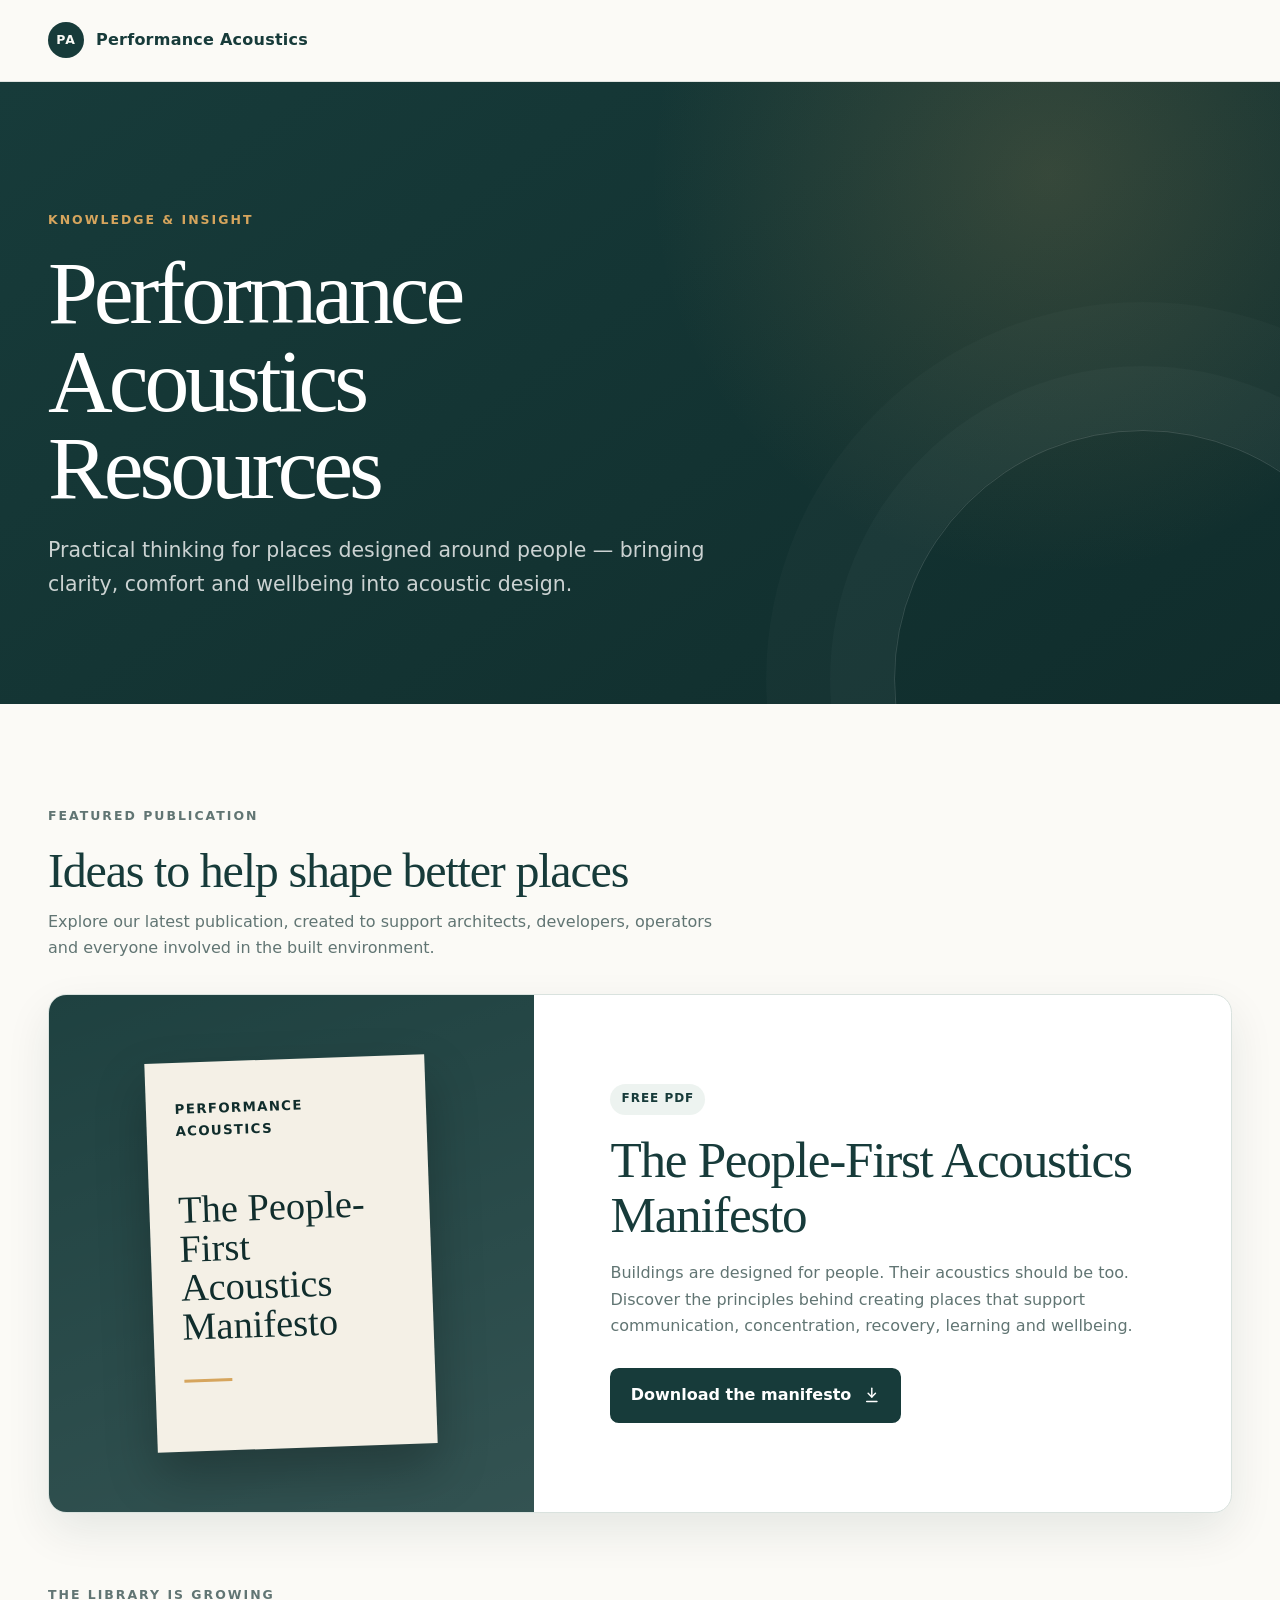
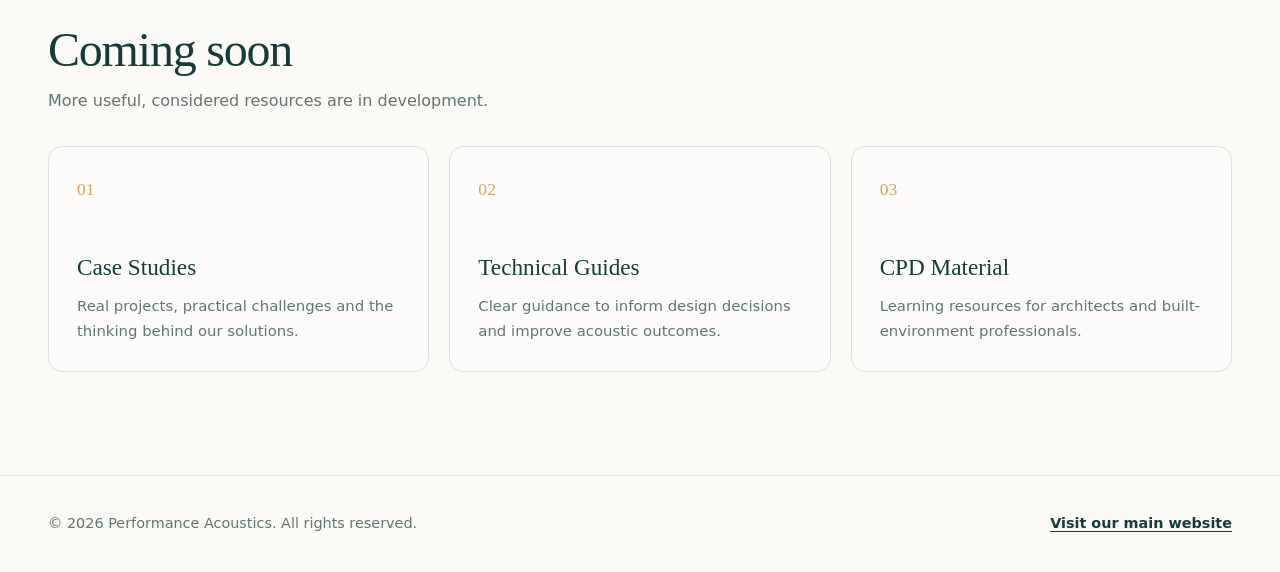
==== index.html @ 2540ad75 "Add files via upload" ====
<!doctype html>
<html lang="en-GB">
<head>
  <meta charset="utf-8">
  <meta name="viewport" content="width=device-width, initial-scale=1">
  <meta name="description" content="Resources from Performance Acoustics: practical thinking for places designed around people.">
  <meta name="theme-color" content="#173b3a">
  <title>Resources | Performance Acoustics</title>
  <style>
    :root {
      --ink: #173b3a;
      --ink-deep: #102d2c;
      --text: #263b3a;
      --muted: #617573;
      --paper: #fbfaf6;
      --surface: #ffffff;
      --soft: #edf3f0;
      --line: #d9e2de;
      --accent: #d6a55d;
      --shadow: 0 18px 45px rgba(16, 45, 44, 0.09);
      --radius: 1.15rem;
      --max-width: 74rem;
    }

    * { box-sizing: border-box; }

    html { scroll-behavior: smooth; }

    body {
      margin: 0;
      background: var(--paper);
      color: var(--text);
      font-family: Inter, ui-sans-serif, system-ui, -apple-system, BlinkMacSystemFont, "Segoe UI", sans-serif;
      font-size: 1rem;
      line-height: 1.65;
      -webkit-font-smoothing: antialiased;
    }

    a { color: inherit; }

    a:focus-visible {
      outline: 3px solid var(--accent);
      outline-offset: 4px;
      border-radius: 0.25rem;
    }

    .wrap {
      width: min(calc(100% - 2.5rem), var(--max-width));
      margin-inline: auto;
    }

    .site-header {
      padding: 1.4rem 0;
      border-bottom: 1px solid rgba(23, 59, 58, 0.12);
    }

    .brand {
      display: inline-flex;
      align-items: center;
      gap: 0.75rem;
      color: var(--ink);
      font-weight: 700;
      letter-spacing: 0.015em;
      text-decoration: none;
    }

    .brand-mark {
      display: grid;
      width: 2.25rem;
      height: 2.25rem;
      place-items: center;
      border-radius: 50%;
      background: var(--ink);
      color: var(--paper);
      font-size: 0.78rem;
      letter-spacing: 0.08em;
    }

    .hero {
      position: relative;
      overflow: hidden;
      padding: clamp(4.5rem, 10vw, 8.25rem) 0 clamp(4rem, 8vw, 6.75rem);
      background:
        radial-gradient(circle at 82% 15%, rgba(214, 165, 93, 0.18), transparent 25rem),
        linear-gradient(145deg, #173b3a, #102d2c);
      color: #fff;
    }

    .hero::after {
      content: "";
      position: absolute;
      right: -7rem;
      bottom: -14rem;
      width: 31rem;
      height: 31rem;
      border: 1px solid rgba(255, 255, 255, 0.14);
      border-radius: 50%;
      box-shadow: 0 0 0 4rem rgba(255, 255, 255, 0.025), 0 0 0 8rem rgba(255, 255, 255, 0.018);
      pointer-events: none;
    }

    .eyebrow {
      margin: 0 0 1.15rem;
      color: var(--accent);
      font-size: 0.78rem;
      font-weight: 750;
      letter-spacing: 0.16em;
      text-transform: uppercase;
    }

    h1, h2, h3, p { margin-top: 0; }

    h1 {
      max-width: 14ch;
      margin-bottom: 1.35rem;
      font-family: Georgia, "Times New Roman", serif;
      font-size: clamp(2.75rem, 7vw, 5.75rem);
      font-weight: 400;
      letter-spacing: -0.045em;
      line-height: 0.98;
    }

    .hero-copy {
      max-width: 42rem;
      margin-bottom: 0;
      color: rgba(255, 255, 255, 0.78);
      font-size: clamp(1.05rem, 2vw, 1.28rem);
    }

    main { padding: clamp(4rem, 8vw, 7rem) 0; }

    .section-heading {
      max-width: 42rem;
      margin-bottom: 2rem;
    }

    .section-heading h2 {
      margin-bottom: 0.7rem;
      color: var(--ink);
      font-family: Georgia, "Times New Roman", serif;
      font-size: clamp(2rem, 4vw, 3rem);
      font-weight: 400;
      letter-spacing: -0.025em;
      line-height: 1.1;
    }

    .section-heading p { color: var(--muted); }

    .featured {
      display: grid;
      grid-template-columns: minmax(0, 0.82fr) minmax(0, 1.18fr);
      overflow: hidden;
      margin-bottom: 4.5rem;
      border: 1px solid var(--line);
      border-radius: var(--radius);
      background: var(--surface);
      box-shadow: var(--shadow);
    }

    .featured-art {
      display: grid;
      min-height: 25rem;
      padding: clamp(2rem, 5vw, 4rem);
      place-items: center;
      background:
        linear-gradient(160deg, rgba(255,255,255,0.03), rgba(255,255,255,0.12)),
        var(--ink);
    }

    .document-cover {
      width: min(100%, 17.5rem);
      aspect-ratio: 0.72;
      padding: 2.25rem 1.8rem;
      background: #f4f0e6;
      color: var(--ink-deep);
      box-shadow: 0 24px 50px rgba(0, 0, 0, 0.25);
      transform: rotate(-2deg);
    }

    .document-cover small {
      display: block;
      margin-bottom: 3rem;
      font-weight: 750;
      letter-spacing: 0.1em;
      text-transform: uppercase;
    }

    .document-cover strong {
      display: block;
      font-family: Georgia, "Times New Roman", serif;
      font-size: clamp(1.85rem, 3vw, 2.65rem);
      font-weight: 400;
      line-height: 1.02;
    }

    .cover-line {
      width: 3rem;
      height: 0.22rem;
      margin-top: 2rem;
      background: var(--accent);
    }

    .featured-content {
      display: flex;
      flex-direction: column;
      align-items: flex-start;
      justify-content: center;
      padding: clamp(2.25rem, 6vw, 5.5rem);
    }

    .tag {
      display: inline-block;
      margin-bottom: 1.15rem;
      padding: 0.35rem 0.7rem;
      border-radius: 999px;
      background: var(--soft);
      color: var(--ink);
      font-size: 0.75rem;
      font-weight: 750;
      letter-spacing: 0.08em;
      text-transform: uppercase;
    }

    .featured h2 {
      margin-bottom: 1.1rem;
      color: var(--ink);
      font-family: Georgia, "Times New Roman", serif;
      font-size: clamp(2rem, 4vw, 3.35rem);
      font-weight: 400;
      letter-spacing: -0.025em;
      line-height: 1.07;
    }

    .featured p {
      max-width: 36rem;
      margin-bottom: 1.75rem;
      color: var(--muted);
    }

    .button {
      display: inline-flex;
      align-items: center;
      gap: 0.7rem;
      min-height: 3.15rem;
      padding: 0.78rem 1.15rem;
      border: 2px solid var(--ink);
      border-radius: 0.55rem;
      background: var(--ink);
      color: #fff;
      font-weight: 750;
      text-decoration: none;
      transition: background 160ms ease, color 160ms ease, transform 160ms ease;
    }

    .button:hover {
      background: transparent;
      color: var(--ink);
      transform: translateY(-2px);
    }

    .button svg { width: 1.1rem; height: 1.1rem; }

    .coming-grid {
      display: grid;
      grid-template-columns: repeat(3, 1fr);
      gap: 1.25rem;
    }

    .coming-card {
      min-height: 14rem;
      padding: 1.75rem;
      border: 1px solid var(--line);
      border-radius: 0.9rem;
      background: rgba(255, 255, 255, 0.58);
    }

    .coming-card .number {
      display: block;
      margin-bottom: 2.75rem;
      color: var(--accent);
      font-family: Georgia, "Times New Roman", serif;
      font-size: 1.1rem;
    }

    .coming-card h3 {
      margin-bottom: 0.5rem;
      color: var(--ink);
      font-family: Georgia, "Times New Roman", serif;
      font-size: 1.45rem;
      font-weight: 400;
    }

    .coming-card p {
      margin-bottom: 0;
      color: var(--muted);
      font-size: 0.93rem;
    }

    .site-footer {
      padding: 2.25rem 0;
      border-top: 1px solid var(--line);
      color: var(--muted);
      font-size: 0.9rem;
    }

    .footer-inner {
      display: flex;
      align-items: center;
      justify-content: space-between;
      gap: 1rem;
    }

    .footer-inner p { margin: 0; }

    .footer-inner a {
      color: var(--ink);
      font-weight: 700;
      text-underline-offset: 0.2em;
    }

    @media (max-width: 760px) {
      .wrap { width: min(calc(100% - 1.5rem), var(--max-width)); }
      .featured { grid-template-columns: 1fr; }
      .featured-art { min-height: 21rem; }
      .document-cover { width: min(70%, 14rem); }
      .coming-grid { grid-template-columns: 1fr; }
      .coming-card { min-height: auto; }
      .coming-card .number { margin-bottom: 1.75rem; }
      .footer-inner { align-items: flex-start; flex-direction: column; }
    }

    @media (prefers-reduced-motion: reduce) {
      *, *::before, *::after {
        scroll-behavior: auto !important;
        transition-duration: 0.01ms !important;
      }
    }
  </style>
</head>
<body>
  <header class="site-header">
    <div class="wrap">
      <a class="brand" href="https://performanceacoustics.com" aria-label="Performance Acoustics home">
        <span class="brand-mark" aria-hidden="true">PA</span>
        <span>Performance Acoustics</span>
      </a>
    </div>
  </header>

  <section class="hero" aria-labelledby="page-title">
    <div class="wrap">
      <p class="eyebrow">Knowledge &amp; insight</p>
      <h1 id="page-title">Performance Acoustics Resources</h1>
      <p class="hero-copy">Practical thinking for places designed around people — bringing clarity, comfort and wellbeing into acoustic design.</p>
    </div>
  </section>

  <main>
    <div class="wrap">
      <div class="section-heading">
        <p class="eyebrow">Featured publication</p>
        <h2>Ideas to help shape better places</h2>
        <p>Explore our latest publication, created to support architects, developers, operators and everyone involved in the built environment.</p>
      </div>

      <article class="featured">
        <div class="featured-art" aria-hidden="true">
          <div class="document-cover">
            <small>Performance Acoustics</small>
            <strong>The People-First Acoustics Manifesto</strong>
            <div class="cover-line"></div>
          </div>
        </div>
        <div class="featured-content">
          <span class="tag">Free PDF</span>
          <h2>The People-First Acoustics Manifesto</h2>
          <p>Buildings are designed for people. Their acoustics should be too. Discover the principles behind creating places that support communication, concentration, recovery, learning and wellbeing.</p>
          <a class="button" href="The-People-First-Acoustics-Manifesto.pdf" download>
            Download the manifesto
            <svg viewBox="0 0 24 24" fill="none" stroke="currentColor" stroke-width="2" stroke-linecap="round" stroke-linejoin="round" aria-hidden="true">
              <path d="M12 3v12"></path>
              <path d="m7 10 5 5 5-5"></path>
              <path d="M5 21h14"></path>
            </svg>
          </a>
        </div>
      </article>

      <section aria-labelledby="coming-title">
        <div class="section-heading">
          <p class="eyebrow">The library is growing</p>
          <h2 id="coming-title">Coming soon</h2>
          <p>More useful, considered resources are in development.</p>
        </div>

        <div class="coming-grid">
          <article class="coming-card">
            <span class="number" aria-hidden="true">01</span>
            <h3>Case Studies</h3>
            <p>Real projects, practical challenges and the thinking behind our solutions.</p>
          </article>
          <article class="coming-card">
            <span class="number" aria-hidden="true">02</span>
            <h3>Technical Guides</h3>
            <p>Clear guidance to inform design decisions and improve acoustic outcomes.</p>
          </article>
          <article class="coming-card">
            <span class="number" aria-hidden="true">03</span>
            <h3>CPD Material</h3>
            <p>Learning resources for architects and built-environment professionals.</p>
          </article>
        </div>
      </section>
    </div>
  </main>

  <footer class="site-footer">
    <div class="wrap footer-inner">
      <p>&copy; <span id="year">2026</span> Performance Acoustics. All rights reserved.</p>
      <a href="https://performanceacoustics.com">Visit our main website</a>
    </div>
  </footer>

  <script>
    document.getElementById('year').textContent = new Date().getFullYear();
  </script>
</body>
</html>
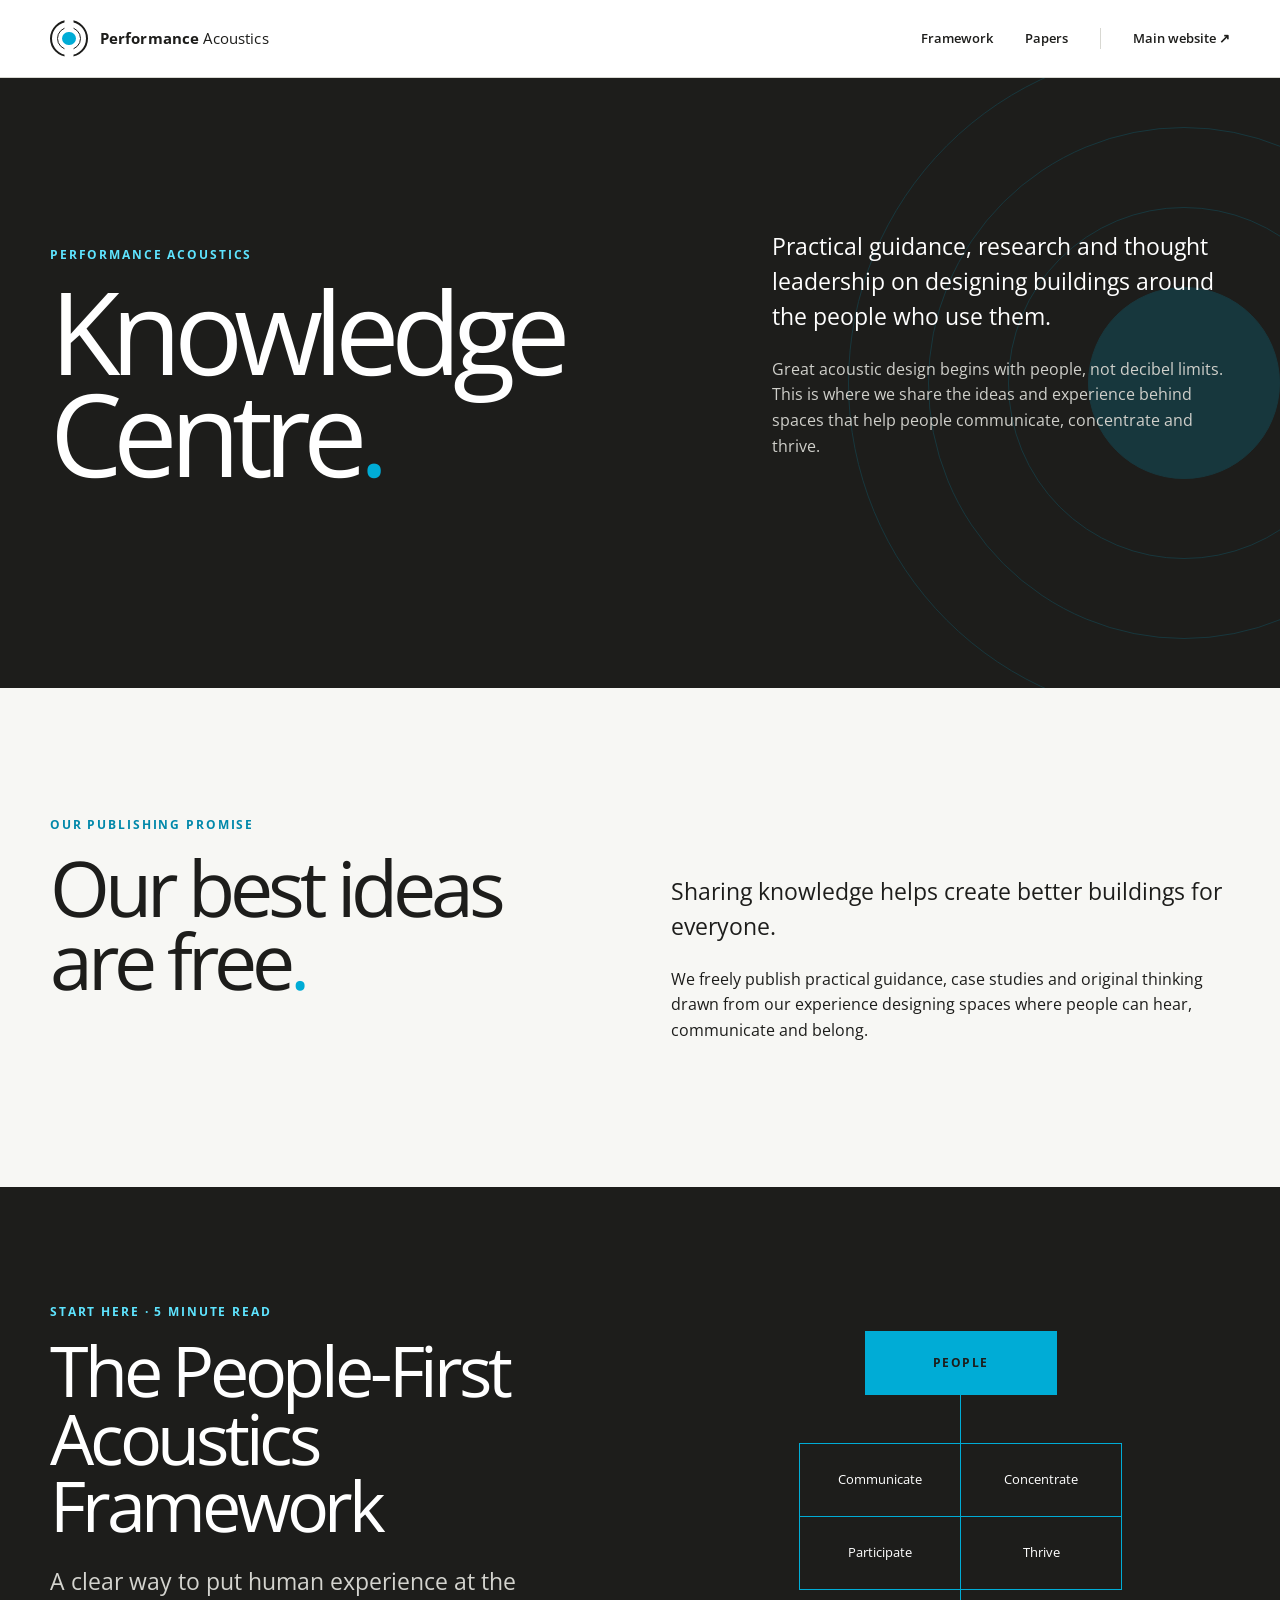
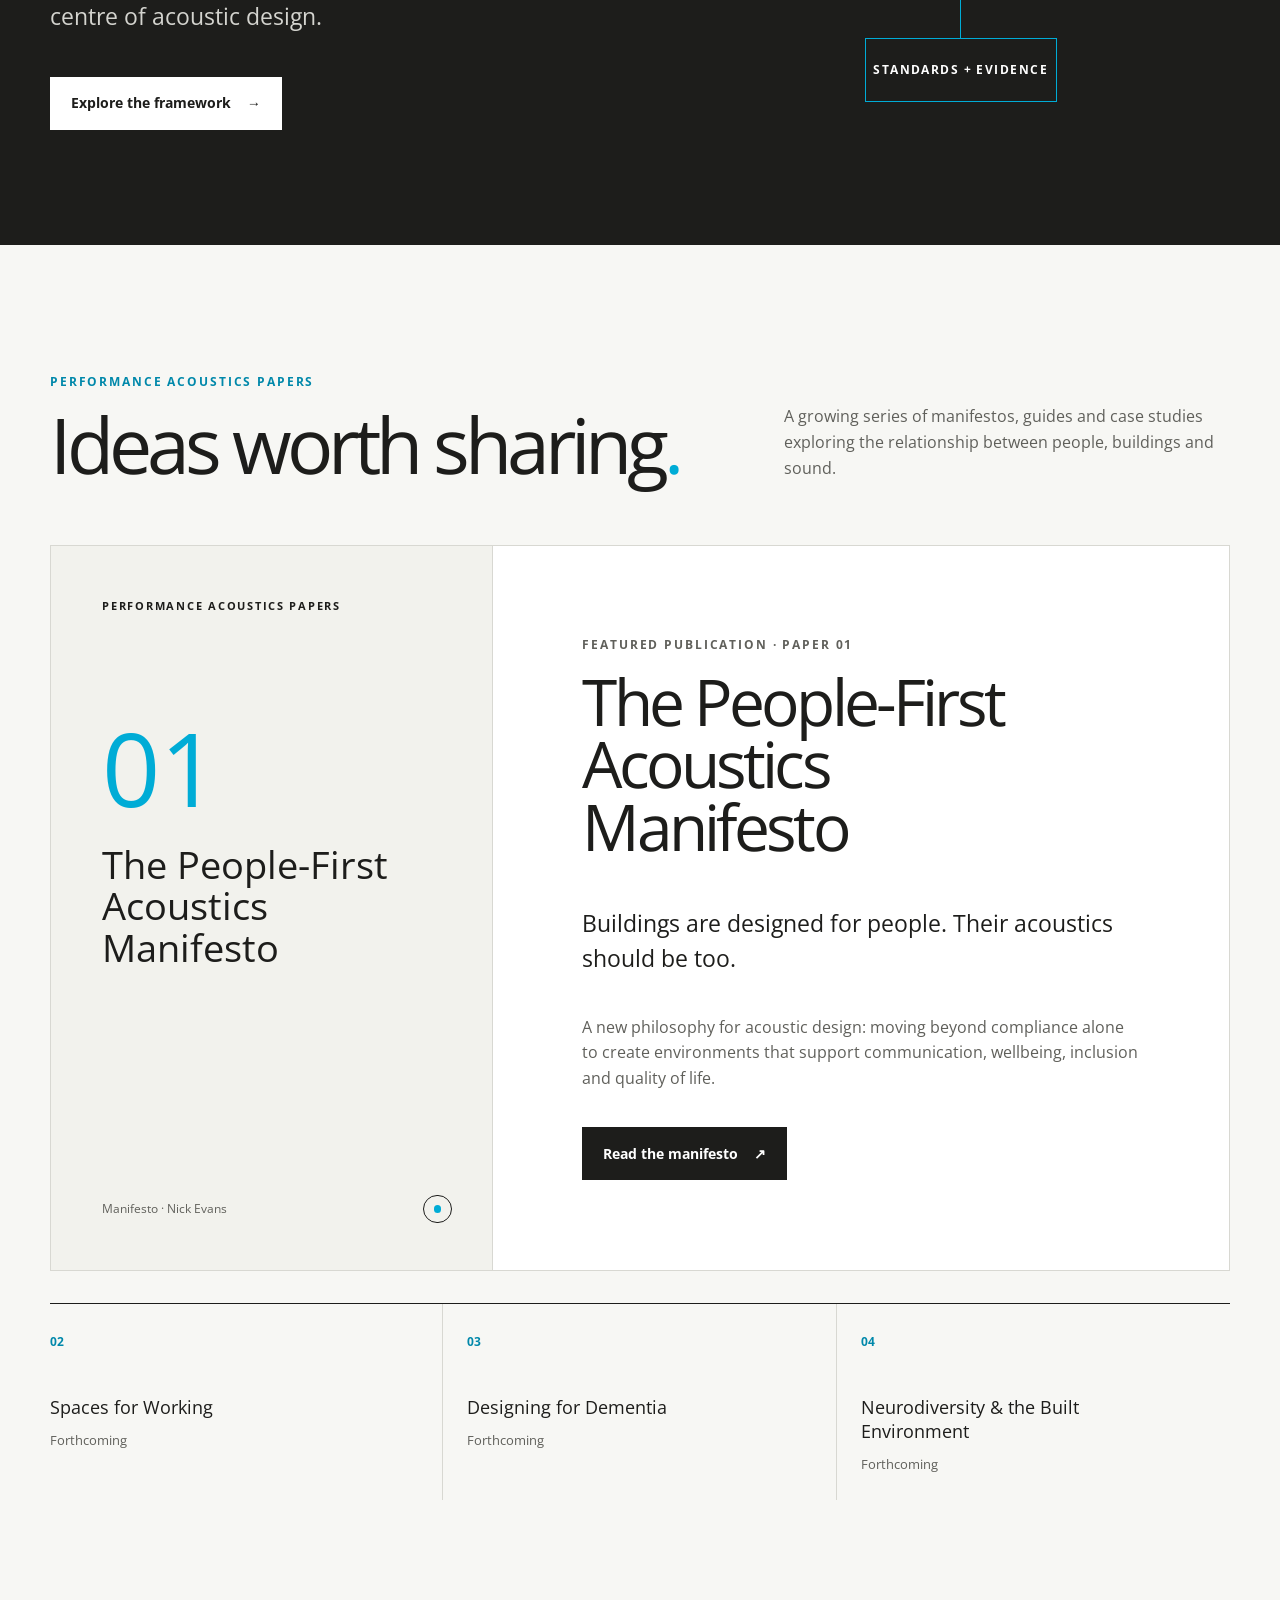
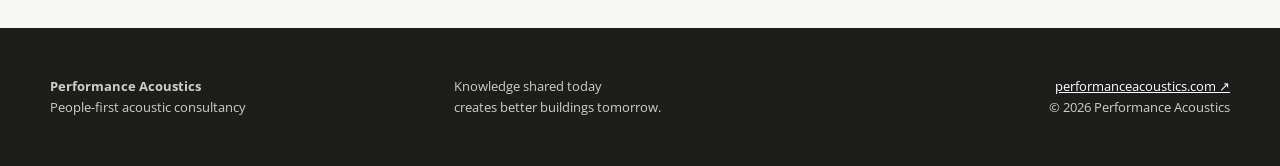
==== commit 3fc7861c: "Publish branded Knowledge Centre" ====
--- a/index.html
+++ b/index.html
@@ -3,426 +3,113 @@
 <head>
   <meta charset="utf-8">
   <meta name="viewport" content="width=device-width, initial-scale=1">
-  <meta name="description" content="Resources from Performance Acoustics: practical thinking for places designed around people.">
-  <meta name="theme-color" content="#173b3a">
-  <title>Resources | Performance Acoustics</title>
-  <style>
-    :root {
-      --ink: #173b3a;
-      --ink-deep: #102d2c;
-      --text: #263b3a;
-      --muted: #617573;
-      --paper: #fbfaf6;
-      --surface: #ffffff;
-      --soft: #edf3f0;
-      --line: #d9e2de;
-      --accent: #d6a55d;
-      --shadow: 0 18px 45px rgba(16, 45, 44, 0.09);
-      --radius: 1.15rem;
-      --max-width: 74rem;
-    }
-
-    * { box-sizing: border-box; }
-
-    html { scroll-behavior: smooth; }
-
-    body {
-      margin: 0;
-      background: var(--paper);
-      color: var(--text);
-      font-family: Inter, ui-sans-serif, system-ui, -apple-system, BlinkMacSystemFont, "Segoe UI", sans-serif;
-      font-size: 1rem;
-      line-height: 1.65;
-      -webkit-font-smoothing: antialiased;
-    }
-
-    a { color: inherit; }
-
-    a:focus-visible {
-      outline: 3px solid var(--accent);
-      outline-offset: 4px;
-      border-radius: 0.25rem;
-    }
-
-    .wrap {
-      width: min(calc(100% - 2.5rem), var(--max-width));
-      margin-inline: auto;
-    }
-
-    .site-header {
-      padding: 1.4rem 0;
-      border-bottom: 1px solid rgba(23, 59, 58, 0.12);
-    }
-
-    .brand {
-      display: inline-flex;
-      align-items: center;
-      gap: 0.75rem;
-      color: var(--ink);
-      font-weight: 700;
-      letter-spacing: 0.015em;
-      text-decoration: none;
-    }
-
-    .brand-mark {
-      display: grid;
-      width: 2.25rem;
-      height: 2.25rem;
-      place-items: center;
-      border-radius: 50%;
-      background: var(--ink);
-      color: var(--paper);
-      font-size: 0.78rem;
-      letter-spacing: 0.08em;
-    }
-
-    .hero {
-      position: relative;
-      overflow: hidden;
-      padding: clamp(4.5rem, 10vw, 8.25rem) 0 clamp(4rem, 8vw, 6.75rem);
-      background:
-        radial-gradient(circle at 82% 15%, rgba(214, 165, 93, 0.18), transparent 25rem),
-        linear-gradient(145deg, #173b3a, #102d2c);
-      color: #fff;
-    }
-
-    .hero::after {
-      content: "";
-      position: absolute;
-      right: -7rem;
-      bottom: -14rem;
-      width: 31rem;
-      height: 31rem;
-      border: 1px solid rgba(255, 255, 255, 0.14);
-      border-radius: 50%;
-      box-shadow: 0 0 0 4rem rgba(255, 255, 255, 0.025), 0 0 0 8rem rgba(255, 255, 255, 0.018);
-      pointer-events: none;
-    }
-
-    .eyebrow {
-      margin: 0 0 1.15rem;
-      color: var(--accent);
-      font-size: 0.78rem;
-      font-weight: 750;
-      letter-spacing: 0.16em;
-      text-transform: uppercase;
-    }
-
-    h1, h2, h3, p { margin-top: 0; }
-
-    h1 {
-      max-width: 14ch;
-      margin-bottom: 1.35rem;
-      font-family: Georgia, "Times New Roman", serif;
-      font-size: clamp(2.75rem, 7vw, 5.75rem);
-      font-weight: 400;
-      letter-spacing: -0.045em;
-      line-height: 0.98;
-    }
-
-    .hero-copy {
-      max-width: 42rem;
-      margin-bottom: 0;
-      color: rgba(255, 255, 255, 0.78);
-      font-size: clamp(1.05rem, 2vw, 1.28rem);
-    }
-
-    main { padding: clamp(4rem, 8vw, 7rem) 0; }
-
-    .section-heading {
-      max-width: 42rem;
-      margin-bottom: 2rem;
-    }
-
-    .section-heading h2 {
-      margin-bottom: 0.7rem;
-      color: var(--ink);
-      font-family: Georgia, "Times New Roman", serif;
-      font-size: clamp(2rem, 4vw, 3rem);
-      font-weight: 400;
-      letter-spacing: -0.025em;
-      line-height: 1.1;
-    }
-
-    .section-heading p { color: var(--muted); }
-
-    .featured {
-      display: grid;
-      grid-template-columns: minmax(0, 0.82fr) minmax(0, 1.18fr);
-      overflow: hidden;
-      margin-bottom: 4.5rem;
-      border: 1px solid var(--line);
-      border-radius: var(--radius);
-      background: var(--surface);
-      box-shadow: var(--shadow);
-    }
-
-    .featured-art {
-      display: grid;
-      min-height: 25rem;
-      padding: clamp(2rem, 5vw, 4rem);
-      place-items: center;
-      background:
-        linear-gradient(160deg, rgba(255,255,255,0.03), rgba(255,255,255,0.12)),
-        var(--ink);
-    }
-
-    .document-cover {
-      width: min(100%, 17.5rem);
-      aspect-ratio: 0.72;
-      padding: 2.25rem 1.8rem;
-      background: #f4f0e6;
-      color: var(--ink-deep);
-      box-shadow: 0 24px 50px rgba(0, 0, 0, 0.25);
-      transform: rotate(-2deg);
-    }
-
-    .document-cover small {
-      display: block;
-      margin-bottom: 3rem;
-      font-weight: 750;
-      letter-spacing: 0.1em;
-      text-transform: uppercase;
-    }
-
-    .document-cover strong {
-      display: block;
-      font-family: Georgia, "Times New Roman", serif;
-      font-size: clamp(1.85rem, 3vw, 2.65rem);
-      font-weight: 400;
-      line-height: 1.02;
-    }
-
-    .cover-line {
-      width: 3rem;
-      height: 0.22rem;
-      margin-top: 2rem;
-      background: var(--accent);
-    }
-
-    .featured-content {
-      display: flex;
-      flex-direction: column;
-      align-items: flex-start;
-      justify-content: center;
-      padding: clamp(2.25rem, 6vw, 5.5rem);
-    }
-
-    .tag {
-      display: inline-block;
-      margin-bottom: 1.15rem;
-      padding: 0.35rem 0.7rem;
-      border-radius: 999px;
-      background: var(--soft);
-      color: var(--ink);
-      font-size: 0.75rem;
-      font-weight: 750;
-      letter-spacing: 0.08em;
-      text-transform: uppercase;
-    }
-
-    .featured h2 {
-      margin-bottom: 1.1rem;
-      color: var(--ink);
-      font-family: Georgia, "Times New Roman", serif;
-      font-size: clamp(2rem, 4vw, 3.35rem);
-      font-weight: 400;
-      letter-spacing: -0.025em;
-      line-height: 1.07;
-    }
-
-    .featured p {
-      max-width: 36rem;
-      margin-bottom: 1.75rem;
-      color: var(--muted);
-    }
-
-    .button {
-      display: inline-flex;
-      align-items: center;
-      gap: 0.7rem;
-      min-height: 3.15rem;
-      padding: 0.78rem 1.15rem;
-      border: 2px solid var(--ink);
-      border-radius: 0.55rem;
-      background: var(--ink);
-      color: #fff;
-      font-weight: 750;
-      text-decoration: none;
-      transition: background 160ms ease, color 160ms ease, transform 160ms ease;
-    }
-
-    .button:hover {
-      background: transparent;
-      color: var(--ink);
-      transform: translateY(-2px);
-    }
-
-    .button svg { width: 1.1rem; height: 1.1rem; }
-
-    .coming-grid {
-      display: grid;
-      grid-template-columns: repeat(3, 1fr);
-      gap: 1.25rem;
-    }
-
-    .coming-card {
-      min-height: 14rem;
-      padding: 1.75rem;
-      border: 1px solid var(--line);
-      border-radius: 0.9rem;
-      background: rgba(255, 255, 255, 0.58);
-    }
-
-    .coming-card .number {
-      display: block;
-      margin-bottom: 2.75rem;
-      color: var(--accent);
-      font-family: Georgia, "Times New Roman", serif;
-      font-size: 1.1rem;
-    }
-
-    .coming-card h3 {
-      margin-bottom: 0.5rem;
-      color: var(--ink);
-      font-family: Georgia, "Times New Roman", serif;
-      font-size: 1.45rem;
-      font-weight: 400;
-    }
-
-    .coming-card p {
-      margin-bottom: 0;
-      color: var(--muted);
-      font-size: 0.93rem;
-    }
-
-    .site-footer {
-      padding: 2.25rem 0;
-      border-top: 1px solid var(--line);
-      color: var(--muted);
-      font-size: 0.9rem;
-    }
-
-    .footer-inner {
-      display: flex;
-      align-items: center;
-      justify-content: space-between;
-      gap: 1rem;
-    }
-
-    .footer-inner p { margin: 0; }
-
-    .footer-inner a {
-      color: var(--ink);
-      font-weight: 700;
-      text-underline-offset: 0.2em;
-    }
-
-    @media (max-width: 760px) {
-      .wrap { width: min(calc(100% - 1.5rem), var(--max-width)); }
-      .featured { grid-template-columns: 1fr; }
-      .featured-art { min-height: 21rem; }
-      .document-cover { width: min(70%, 14rem); }
-      .coming-grid { grid-template-columns: 1fr; }
-      .coming-card { min-height: auto; }
-      .coming-card .number { margin-bottom: 1.75rem; }
-      .footer-inner { align-items: flex-start; flex-direction: column; }
-    }
-
-    @media (prefers-reduced-motion: reduce) {
-      *, *::before, *::after {
-        scroll-behavior: auto !important;
-        transition-duration: 0.01ms !important;
-      }
-    }
-  </style>
+  <meta name="description" content="The Performance Acoustics Knowledge Centre: people-first acoustic thinking, publications and practical guidance.">
+  <meta name="theme-color" content="#1d1d1b">
+  <title>Knowledge Centre | Performance Acoustics</title>
+  <link rel="preconnect" href="https://fonts.googleapis.com">
+  <link rel="preconnect" href="https://fonts.gstatic.com" crossorigin>
+  <link href="https://fonts.googleapis.com/css2?family=Open+Sans:wght@400;500;600;700&display=swap" rel="stylesheet">
+  <link rel="stylesheet" href="styles.css">
 </head>
 <body>
+  <a class="skip-link" href="#main">Skip to content</a>
   <header class="site-header">
-    <div class="wrap">
-      <a class="brand" href="https://performanceacoustics.com" aria-label="Performance Acoustics home">
-        <span class="brand-mark" aria-hidden="true">PA</span>
-        <span>Performance Acoustics</span>
-      </a>
-    </div>
+    <a class="brand" href="/" aria-label="Performance Acoustics Knowledge Centre home">
+      <span class="brand-symbol" aria-hidden="true"><i></i></span>
+      <span><strong>Performance</strong> Acoustics</span>
+    </a>
+    <nav aria-label="Primary navigation">
+      <a href="framework/">Framework</a>
+      <a href="#papers">Papers</a>
+      <a class="external-link" href="https://performanceacoustics.com">Main website <span aria-hidden="true">↗</span></a>
+    </nav>
   </header>
 
-  <section class="hero" aria-labelledby="page-title">
-    <div class="wrap">
-      <p class="eyebrow">Knowledge &amp; insight</p>
-      <h1 id="page-title">Performance Acoustics Resources</h1>
-      <p class="hero-copy">Practical thinking for places designed around people — bringing clarity, comfort and wellbeing into acoustic design.</p>
-    </div>
-  </section>
+  <main id="main">
+    <section class="home-hero">
+      <div class="hero-grid">
+        <div>
+          <p class="kicker">Performance Acoustics</p>
+          <h1>Knowledge<br>Centre<span class="accent-dot">.</span></h1>
+        </div>
+        <div class="hero-intro">
+          <p class="lead">Practical guidance, research and thought leadership on designing buildings around the people who use them.</p>
+          <p>Great acoustic design begins with people, not decibel limits. This is where we share the ideas and experience behind spaces that help people communicate, concentrate and thrive.</p>
+        </div>
+      </div>
+      <div class="sound-rings" aria-hidden="true"><i></i><i></i><i></i><i></i></div>
+    </section>
 
-  <main>
-    <div class="wrap">
-      <div class="section-heading">
-        <p class="eyebrow">Featured publication</p>
-        <h2>Ideas to help shape better places</h2>
-        <p>Explore our latest publication, created to support architects, developers, operators and everyone involved in the built environment.</p>
+    <section class="statement-section wrap">
+      <p class="section-label">Our publishing promise</p>
+      <div class="statement-grid">
+        <h2>Our best ideas<br>are free<span class="accent-dot">.</span></h2>
+        <div>
+          <p class="lead">Sharing knowledge helps create better buildings for everyone.</p>
+          <p>We freely publish practical guidance, case studies and original thinking drawn from our experience designing spaces where people can hear, communicate and belong.</p>
+        </div>
+      </div>
+    </section>
+
+    <section class="framework-promo section-dark" aria-labelledby="start-title">
+      <div class="wrap framework-promo-grid">
+        <div>
+          <p class="section-label section-label-light">Start here · 5 minute read</p>
+          <h2 id="start-title">The People-First<br>Acoustics Framework</h2>
+          <p class="lead">A clear way to put human experience at the centre of acoustic design.</p>
+          <a class="button button-light" href="framework/">Explore the framework <span aria-hidden="true">→</span></a>
+        </div>
+        <div class="mini-framework" aria-hidden="true">
+          <span class="mini-person">People</span>
+          <div class="mini-line"></div>
+          <div class="mini-outcomes"><span>Communicate</span><span>Concentrate</span><span>Participate</span><span>Thrive</span></div>
+          <div class="mini-line"></div>
+          <span class="mini-evidence">Standards + evidence</span>
+        </div>
+      </div>
+    </section>
+
+    <section class="papers-section wrap" id="papers" aria-labelledby="papers-title">
+      <div class="section-heading-row">
+        <div>
+          <p class="section-label">Performance Acoustics Papers</p>
+          <h2 id="papers-title">Ideas worth sharing<span class="accent-dot">.</span></h2>
+        </div>
+        <p>A growing series of manifestos, guides and case studies exploring the relationship between people, buildings and sound.</p>
       </div>
 
-      <article class="featured">
-        <div class="featured-art" aria-hidden="true">
-          <div class="document-cover">
-            <small>Performance Acoustics</small>
-            <strong>The People-First Acoustics Manifesto</strong>
-            <div class="cover-line"></div>
-          </div>
+      <article class="paper-card">
+        <div class="paper-cover" aria-hidden="true">
+          <div class="paper-series">Performance Acoustics Papers</div>
+          <div class="paper-number">01</div>
+          <div class="paper-cover-title">The People-First<br>Acoustics Manifesto</div>
+          <div class="paper-cover-meta">Manifesto · Nick Evans</div>
+          <div class="publisher-mark"><i></i></div>
         </div>
-        <div class="featured-content">
-          <span class="tag">Free PDF</span>
-          <h2>The People-First Acoustics Manifesto</h2>
-          <p>Buildings are designed for people. Their acoustics should be too. Discover the principles behind creating places that support communication, concentration, recovery, learning and wellbeing.</p>
-          <a class="button" href="The-People-First-Acoustics-Manifesto.pdf" download>
-            Download the manifesto
-            <svg viewBox="0 0 24 24" fill="none" stroke="currentColor" stroke-width="2" stroke-linecap="round" stroke-linejoin="round" aria-hidden="true">
-              <path d="M12 3v12"></path>
-              <path d="m7 10 5 5 5-5"></path>
-              <path d="M5 21h14"></path>
-            </svg>
-          </a>
+        <div class="paper-copy">
+          <p class="section-label">Featured publication · Paper 01</p>
+          <h3>The People-First Acoustics Manifesto</h3>
+          <p class="lead">Buildings are designed for people. Their acoustics should be too.</p>
+          <p>A new philosophy for acoustic design: moving beyond compliance alone to create environments that support communication, wellbeing, inclusion and quality of life.</p>
+          <a class="button" href="The-People-First-Acoustics-Manifesto.pdf">Read the manifesto <span aria-hidden="true">↗</span></a>
         </div>
       </article>
 
-      <section aria-labelledby="coming-title">
-        <div class="section-heading">
-          <p class="eyebrow">The library is growing</p>
-          <h2 id="coming-title">Coming soon</h2>
-          <p>More useful, considered resources are in development.</p>
-        </div>
-
-        <div class="coming-grid">
-          <article class="coming-card">
-            <span class="number" aria-hidden="true">01</span>
-            <h3>Case Studies</h3>
-            <p>Real projects, practical challenges and the thinking behind our solutions.</p>
-          </article>
-          <article class="coming-card">
-            <span class="number" aria-hidden="true">02</span>
-            <h3>Technical Guides</h3>
-            <p>Clear guidance to inform design decisions and improve acoustic outcomes.</p>
-          </article>
-          <article class="coming-card">
-            <span class="number" aria-hidden="true">03</span>
-            <h3>CPD Material</h3>
-            <p>Learning resources for architects and built-environment professionals.</p>
-          </article>
-        </div>
-      </section>
-    </div>
+      <div class="coming-row" aria-label="Forthcoming papers">
+        <article><span>02</span><p>Spaces for Working</p><small>Forthcoming</small></article>
+        <article><span>03</span><p>Designing for Dementia</p><small>Forthcoming</small></article>
+        <article><span>04</span><p>Neurodiversity &amp; the Built Environment</p><small>Forthcoming</small></article>
+      </div>
+    </section>
   </main>
 
   <footer class="site-footer">
-    <div class="wrap footer-inner">
-      <p>&copy; <span id="year">2026</span> Performance Acoustics. All rights reserved.</p>
-      <a href="https://performanceacoustics.com">Visit our main website</a>
+    <div class="wrap footer-grid">
+      <p><strong>Performance Acoustics</strong><br>People-first acoustic consultancy</p>
+      <p>Knowledge shared today<br>creates better buildings tomorrow.</p>
+      <p><a href="https://performanceacoustics.com">performanceacoustics.com ↗</a><br>© <span id="year">2026</span> Performance Acoustics</p>
     </div>
   </footer>
-
-  <script>
-    document.getElementById('year').textContent = new Date().getFullYear();
-  </script>
+  <script>document.getElementById('year').textContent = new Date().getFullYear();</script>
 </body>
 </html>
--- a/styles.css
+++ b/styles.css
@@ -0,0 +1,164 @@
+:root {
+  --ink: #1d1d1b;
+  --cyan: #00acd6;
+  --cyan-dark: #0088aa;
+  --paper: #f7f7f4;
+  --white: #fff;
+  --muted: #60605b;
+  --line: #d8d8d2;
+  --soft-cyan: #e7f8fc;
+  --max: 1180px;
+}
+
+* { box-sizing: border-box; }
+html { scroll-behavior: smooth; }
+body { margin: 0; background: var(--paper); color: var(--ink); font-family: "Open Sans", Arial, sans-serif; line-height: 1.6; -webkit-font-smoothing: antialiased; }
+a { color: inherit; }
+a:focus-visible { outline: 3px solid var(--cyan); outline-offset: 4px; }
+.skip-link { position: fixed; z-index: 20; top: .75rem; left: .75rem; padding: .65rem 1rem; background: var(--white); transform: translateY(-200%); }
+.skip-link:focus { transform: none; }
+.wrap { width: min(calc(100% - 3rem), var(--max)); margin-inline: auto; }
+.accent-dot { color: var(--cyan); }
+.kicker, .section-label { margin: 0 0 1rem; color: var(--cyan-dark); font-size: .73rem; font-weight: 700; letter-spacing: .16em; text-transform: uppercase; }
+.section-label-light { color: #5ee4ff; }
+.lead { font-size: clamp(1.15rem, 2vw, 1.45rem); line-height: 1.5; }
+
+.site-header { display: flex; align-items: center; justify-content: space-between; gap: 2rem; min-height: 78px; padding: 0 max(1.5rem, calc((100vw - var(--max)) / 2)); background: var(--white); border-bottom: 1px solid var(--line); }
+.brand { display: inline-flex; align-items: center; gap: .75rem; font-size: .95rem; letter-spacing: .01em; text-decoration: none; }
+.brand-symbol { position: relative; display: block; width: 2.35rem; height: 2.35rem; border: 2px solid var(--ink); border-radius: 50%; }
+.brand-symbol::before, .brand-symbol::after { content: ""; position: absolute; border: 1px solid var(--ink); border-radius: 50%; inset: 5px; }
+.brand-symbol::after { inset: 10px; background: var(--cyan); border: 0; }
+.brand-symbol i { position: absolute; left: 50%; top: -4px; bottom: -4px; width: 9px; background: var(--white); transform: translateX(-50%); }
+.site-header nav { display: flex; align-items: center; gap: 2rem; font-size: .84rem; font-weight: 600; }
+.site-header nav a { text-decoration: none; }
+.site-header nav a:hover { color: var(--cyan-dark); }
+.external-link { padding-left: 2rem; border-left: 1px solid var(--line); }
+
+.home-hero { position: relative; overflow: hidden; min-height: 610px; padding: clamp(5rem, 10vw, 9rem) max(1.5rem, calc((100vw - var(--max)) / 2)); background: var(--ink); color: var(--white); }
+.hero-grid { position: relative; z-index: 2; display: grid; grid-template-columns: 1.15fr .85fr; align-items: end; gap: clamp(3rem, 8vw, 9rem); }
+.home-hero .kicker { color: #5ee4ff; }
+.home-hero h1 { margin: 0; font-size: clamp(4rem, 9vw, 8.6rem); font-weight: 400; letter-spacing: -.075em; line-height: .88; }
+.hero-intro { max-width: 34rem; padding-bottom: .5rem; color: #cfcfca; }
+.hero-intro .lead { color: var(--white); }
+.sound-rings { position: absolute; right: -15rem; top: 50%; width: 42rem; height: 42rem; transform: translateY(-50%); opacity: .18; }
+.sound-rings i { position: absolute; inset: 0; border: 1px solid var(--cyan); border-radius: 50%; }
+.sound-rings i:nth-child(2) { inset: 5rem; }.sound-rings i:nth-child(3) { inset: 10rem; }.sound-rings i:nth-child(4) { inset: 15rem; background: var(--cyan); }
+
+.statement-section, .papers-section { padding-block: clamp(5rem, 10vw, 9rem); }
+.statement-grid { display: grid; grid-template-columns: .95fr 1.05fr; gap: clamp(3rem, 9vw, 10rem); align-items: start; }
+.statement-grid h2, .section-heading-row h2 { margin: 0; font-size: clamp(3rem, 6vw, 5.8rem); font-weight: 400; letter-spacing: -.065em; line-height: .96; }
+.statement-grid > div { max-width: 37rem; }
+
+.section-dark { background: var(--ink); color: var(--white); }
+.framework-promo { overflow: hidden; padding-block: clamp(5rem, 9vw, 8rem); }
+.framework-promo-grid { display: grid; grid-template-columns: 1fr 1fr; gap: clamp(3rem, 8vw, 8rem); align-items: center; }
+.framework-promo h2 { margin: 0 0 1.5rem; font-size: clamp(2.8rem, 5.5vw, 5.1rem); font-weight: 400; letter-spacing: -.06em; line-height: .96; }
+.framework-promo .lead { max-width: 34rem; color: #d4d4cf; }
+.button { display: inline-flex; align-items: center; gap: 1rem; margin-top: 1.25rem; padding: .9rem 1.25rem; border: 1px solid var(--ink); background: var(--ink); color: var(--white); font-size: .86rem; font-weight: 700; text-decoration: none; transition: .18s ease; }
+.button:hover { background: var(--cyan); border-color: var(--cyan); color: var(--ink); }
+.button-light { border-color: var(--white); background: var(--white); color: var(--ink); }
+.mini-framework { display: flex; flex-direction: column; align-items: center; min-height: 390px; justify-content: center; }
+.mini-person, .mini-evidence { display: grid; place-items: center; min-width: 12rem; min-height: 4rem; border: 1px solid var(--cyan); font-weight: 700; text-transform: uppercase; letter-spacing: .12em; font-size: .75rem; }
+.mini-person { background: var(--cyan); color: var(--ink); }
+.mini-line { width: 1px; height: 3rem; background: var(--cyan); }
+.mini-outcomes { display: grid; grid-template-columns: 1fr 1fr; gap: 1px; background: var(--cyan); border: 1px solid var(--cyan); }
+.mini-outcomes span { display: grid; min-width: 10rem; min-height: 4.5rem; place-items: center; padding: .5rem; background: var(--ink); font-size: .8rem; }
+
+.section-heading-row { display: grid; grid-template-columns: 1fr .65fr; align-items: end; gap: 3rem; margin-bottom: 4rem; }
+.section-heading-row > p { margin: 0; color: var(--muted); }
+.paper-card { display: grid; grid-template-columns: .75fr 1.25fr; min-height: 610px; background: var(--white); border: 1px solid var(--line); }
+.paper-cover { position: relative; display: flex; flex-direction: column; min-height: 100%; padding: clamp(2rem, 4vw, 3.5rem); background: #f2f2ed; border-right: 1px solid var(--line); }
+.paper-series { font-size: .68rem; font-weight: 700; letter-spacing: .16em; text-transform: uppercase; }
+.paper-number { margin-top: clamp(4rem, 8vw, 7rem); color: var(--cyan); font-size: clamp(4rem, 8vw, 7rem); font-weight: 400; line-height: 1; }
+.paper-cover-title { margin-top: 1.5rem; font-size: clamp(1.6rem, 3vw, 2.6rem); line-height: 1.08; }
+.paper-cover-meta { margin-top: auto; color: var(--muted); font-size: .75rem; }
+.publisher-mark { position: absolute; right: 2.5rem; bottom: 2.9rem; display: grid; width: 1.8rem; height: 1.8rem; place-items: center; border: 1px solid var(--ink); border-radius: 50%; }
+.publisher-mark i { width: .45rem; height: .45rem; background: var(--cyan); border-radius: 50%; }
+.paper-copy { display: flex; flex-direction: column; align-items: flex-start; justify-content: center; padding: clamp(2.5rem, 7vw, 7rem); }
+.paper-copy h3 { max-width: 12ch; margin: 0 0 1.5rem; font-size: clamp(2.4rem, 5vw, 4.8rem); font-weight: 400; letter-spacing: -.06em; line-height: .98; }
+.paper-copy p { max-width: 39rem; color: var(--muted); }
+.paper-copy .lead { color: var(--ink); }
+.coming-row { display: grid; grid-template-columns: repeat(3, 1fr); margin-top: 2rem; border-top: 1px solid var(--ink); }
+.coming-row article { min-height: 180px; padding: 1.5rem 1.5rem 1.5rem 0; border-right: 1px solid var(--line); }
+.coming-row article + article { padding-left: 1.5rem; }
+.coming-row article:last-child { border-right: 0; }
+.coming-row span { color: var(--cyan-dark); font-size: .78rem; font-weight: 700; }
+.coming-row p { max-width: 16rem; margin: 2.6rem 0 .5rem; font-size: 1.15rem; line-height: 1.3; }
+.coming-row small { color: var(--muted); }
+
+.site-footer { padding-block: 3rem; background: var(--ink); color: #cfcfca; font-size: .82rem; }
+.footer-grid { display: grid; grid-template-columns: 1fr 1fr 1fr; gap: 2rem; }
+.footer-grid p { margin: 0; }.footer-grid p:last-child { text-align: right; }.footer-grid a { color: var(--white); }
+
+/* Framework */
+.framework-page { background: var(--white); }
+.framework-hero { padding: clamp(4.5rem, 9vw, 8rem) 0 4.5rem; background: var(--ink); color: var(--white); }
+.breadcrumb { display: inline-block; margin-bottom: 4rem; color: #cfcfca; font-size: .8rem; text-underline-offset: .3em; }
+.framework-hero-grid { display: grid; grid-template-columns: 1.2fr .8fr; gap: 5rem; align-items: end; }
+.framework-hero h1 { max-width: 12ch; margin: 0; font-size: clamp(3.6rem, 8vw, 7.8rem); font-weight: 400; letter-spacing: -.075em; line-height: .91; }
+.framework-hero-copy { max-width: 31rem; color: #cfcfca; }
+.framework-hero-copy .lead { color: var(--white); }
+.belief-strip { padding-block: 3.25rem; background: var(--cyan); color: var(--ink); }
+.belief-strip .wrap { display: grid; grid-template-columns: .35fr 1fr; gap: 2rem; align-items: start; }
+.belief-strip p { margin: 0; }.belief-strip .lead { max-width: 54rem; font-size: clamp(1.4rem, 3vw, 2.25rem); line-height: 1.35; }
+.framework-main { padding-block: clamp(4.5rem, 9vw, 8rem); }
+.framework-section { margin-bottom: clamp(5rem, 10vw, 9rem); }
+.framework-section-heading { display: grid; grid-template-columns: .35fr 1fr; gap: 2rem; margin-bottom: 3rem; }
+.framework-section-heading h2 { max-width: 16ch; margin: 0; font-size: clamp(2.6rem, 5vw, 4.8rem); font-weight: 400; letter-spacing: -.06em; line-height: 1; }
+.framework-map { display: grid; justify-items: center; padding: clamp(2rem, 6vw, 5rem); border: 1px solid var(--line); background: var(--paper); }
+.map-node { display: grid; min-height: 4.5rem; place-items: center; padding: .75rem 1.5rem; border: 1px solid var(--ink); text-align: center; font-weight: 700; }
+.map-node.primary { min-width: 15rem; background: var(--ink); color: var(--white); }
+.map-node.evidence { min-width: 15rem; }
+.map-line { width: 1px; height: 3rem; background: var(--ink); }
+.map-outcomes { display: grid; grid-template-columns: repeat(4, 1fr); width: 100%; max-width: 820px; gap: 1rem; }
+.map-outcomes .map-node { border-color: var(--cyan-dark); background: var(--soft-cyan); }
+.principles-grid { display: grid; grid-template-columns: repeat(3, 1fr); border-top: 1px solid var(--ink); border-left: 1px solid var(--line); }
+.principle { min-height: 270px; padding: 2rem; border-right: 1px solid var(--line); border-bottom: 1px solid var(--line); }
+.principle-number { color: var(--cyan-dark); font-size: .75rem; font-weight: 700; }
+.principle h3 { margin: 3rem 0 .75rem; font-size: 1.4rem; font-weight: 600; }
+.principle p { margin: 0; color: var(--muted); }
+.process-list { display: grid; grid-template-columns: repeat(6, 1fr); border-top: 1px solid var(--ink); }
+.process-step { position: relative; min-height: 230px; padding: 1.5rem 1.25rem 1.5rem 0; border-right: 1px solid var(--line); }
+.process-step + .process-step { padding-left: 1.25rem; }
+.process-step:last-child { border-right: 0; }
+.process-step small { color: var(--cyan-dark); font-weight: 700; }
+.process-step p { margin: 4rem 0 0; font-weight: 600; line-height: 1.35; }
+.process-step:not(:last-child)::after { content: "→"; position: absolute; top: 1.25rem; right: 1rem; color: var(--cyan-dark); }
+.questions { counter-reset: question; display: grid; grid-template-columns: 1fr 1fr; gap: 1px; background: var(--line); border: 1px solid var(--line); }
+.question { counter-increment: question; display: grid; grid-template-columns: 4rem 1fr; gap: 1rem; min-height: 155px; padding: 2rem; background: var(--white); align-items: start; }
+.question::before { content: "0" counter(question); color: var(--cyan-dark); font-size: .8rem; font-weight: 700; }
+.question p { margin: 0; font-size: clamp(1.1rem, 2vw, 1.4rem); line-height: 1.4; }
+.question:last-child { grid-column: 1 / -1; }
+.closing-callout { display: grid; grid-template-columns: 1fr .4fr; gap: 4rem; padding: clamp(3rem, 7vw, 6rem); background: var(--ink); color: var(--white); align-items: end; }
+.closing-callout blockquote { margin: 0; font-size: clamp(2rem, 4vw, 4rem); line-height: 1.15; letter-spacing: -.04em; }
+.closing-callout .button { justify-self: end; }
+
+@media (max-width: 820px) {
+  .site-header { align-items: flex-start; flex-direction: column; padding-block: 1.2rem; }
+  .site-header nav { width: 100%; gap: 1.2rem; }.external-link { margin-left: auto; padding-left: 1.2rem; }
+  .hero-grid, .statement-grid, .framework-promo-grid, .section-heading-row, .paper-card, .framework-hero-grid, .belief-strip .wrap, .framework-section-heading, .closing-callout { grid-template-columns: 1fr; }
+  .home-hero { min-height: 560px; }.sound-rings { right: -26rem; }
+  .mini-framework { min-height: 330px; }
+  .paper-cover { min-height: 570px; border-right: 0; border-bottom: 1px solid var(--line); }
+  .principles-grid { grid-template-columns: 1fr 1fr; }
+  .process-list { grid-template-columns: 1fr 1fr; }
+  .process-step { border-bottom: 1px solid var(--line); }
+  .map-outcomes { grid-template-columns: 1fr 1fr; }
+  .closing-callout .button { justify-self: start; }
+}
+
+@media (max-width: 560px) {
+  .wrap { width: min(calc(100% - 2rem), var(--max)); }
+  .site-header nav { flex-wrap: wrap; }.external-link { width: 100%; margin-left: 0; padding: .75rem 0 0; border-left: 0; border-top: 1px solid var(--line); }
+  .home-hero h1 { font-size: 3.7rem; }
+  .coming-row, .footer-grid, .principles-grid, .process-list, .questions { grid-template-columns: 1fr; }
+  .coming-row article { min-height: auto; padding: 1.5rem 0; border-right: 0; border-bottom: 1px solid var(--line); }.coming-row article + article { padding-left: 0; }
+  .footer-grid p:last-child { text-align: left; }
+  .mini-outcomes { grid-template-columns: 1fr; }
+  .mini-outcomes span { min-width: 13rem; }
+  .map-outcomes { grid-template-columns: 1fr; }
+  .question:last-child { grid-column: auto; }
+}
+
+@media (prefers-reduced-motion: reduce) { html { scroll-behavior: auto; } *, *::before, *::after { transition: none !important; } }
+@media print { .site-header, .site-footer, .button, .breadcrumb { display: none; } .framework-hero, .belief-strip, .closing-callout { print-color-adjust: exact; -webkit-print-color-adjust: exact; } }
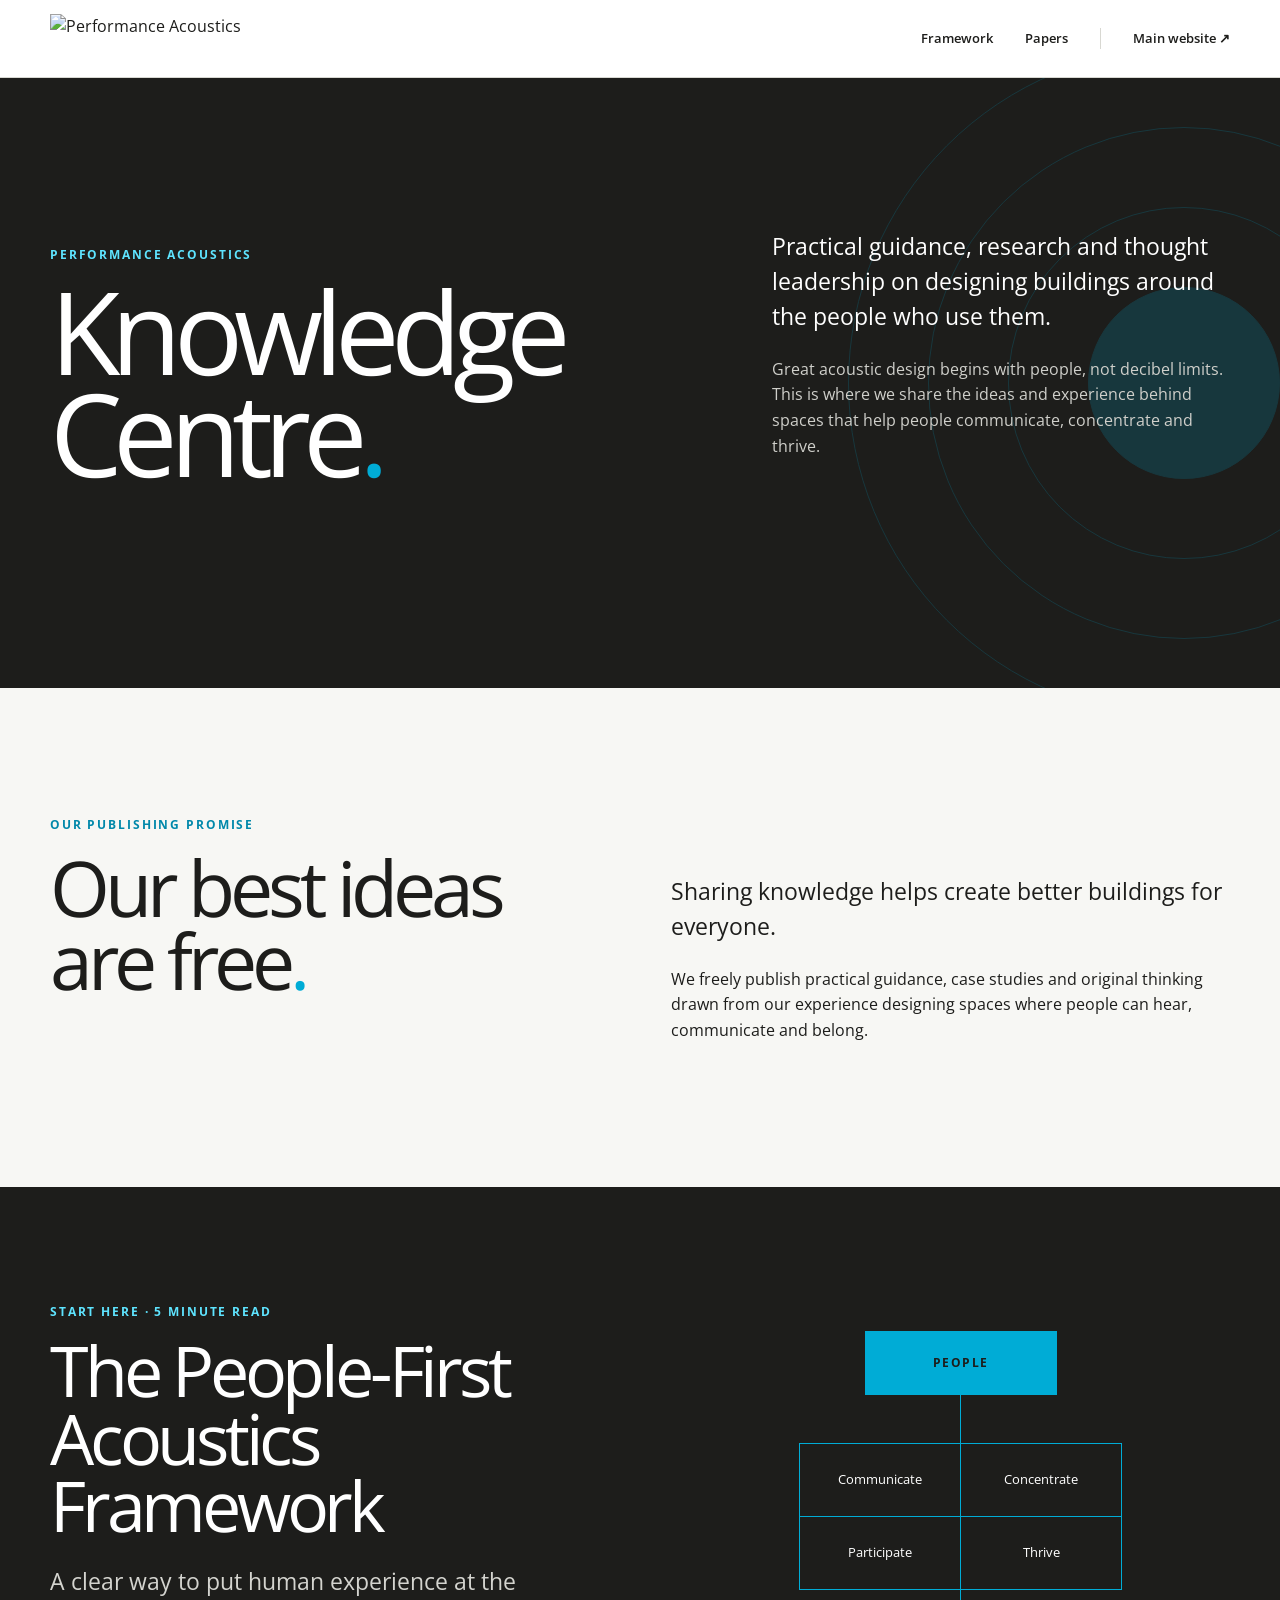
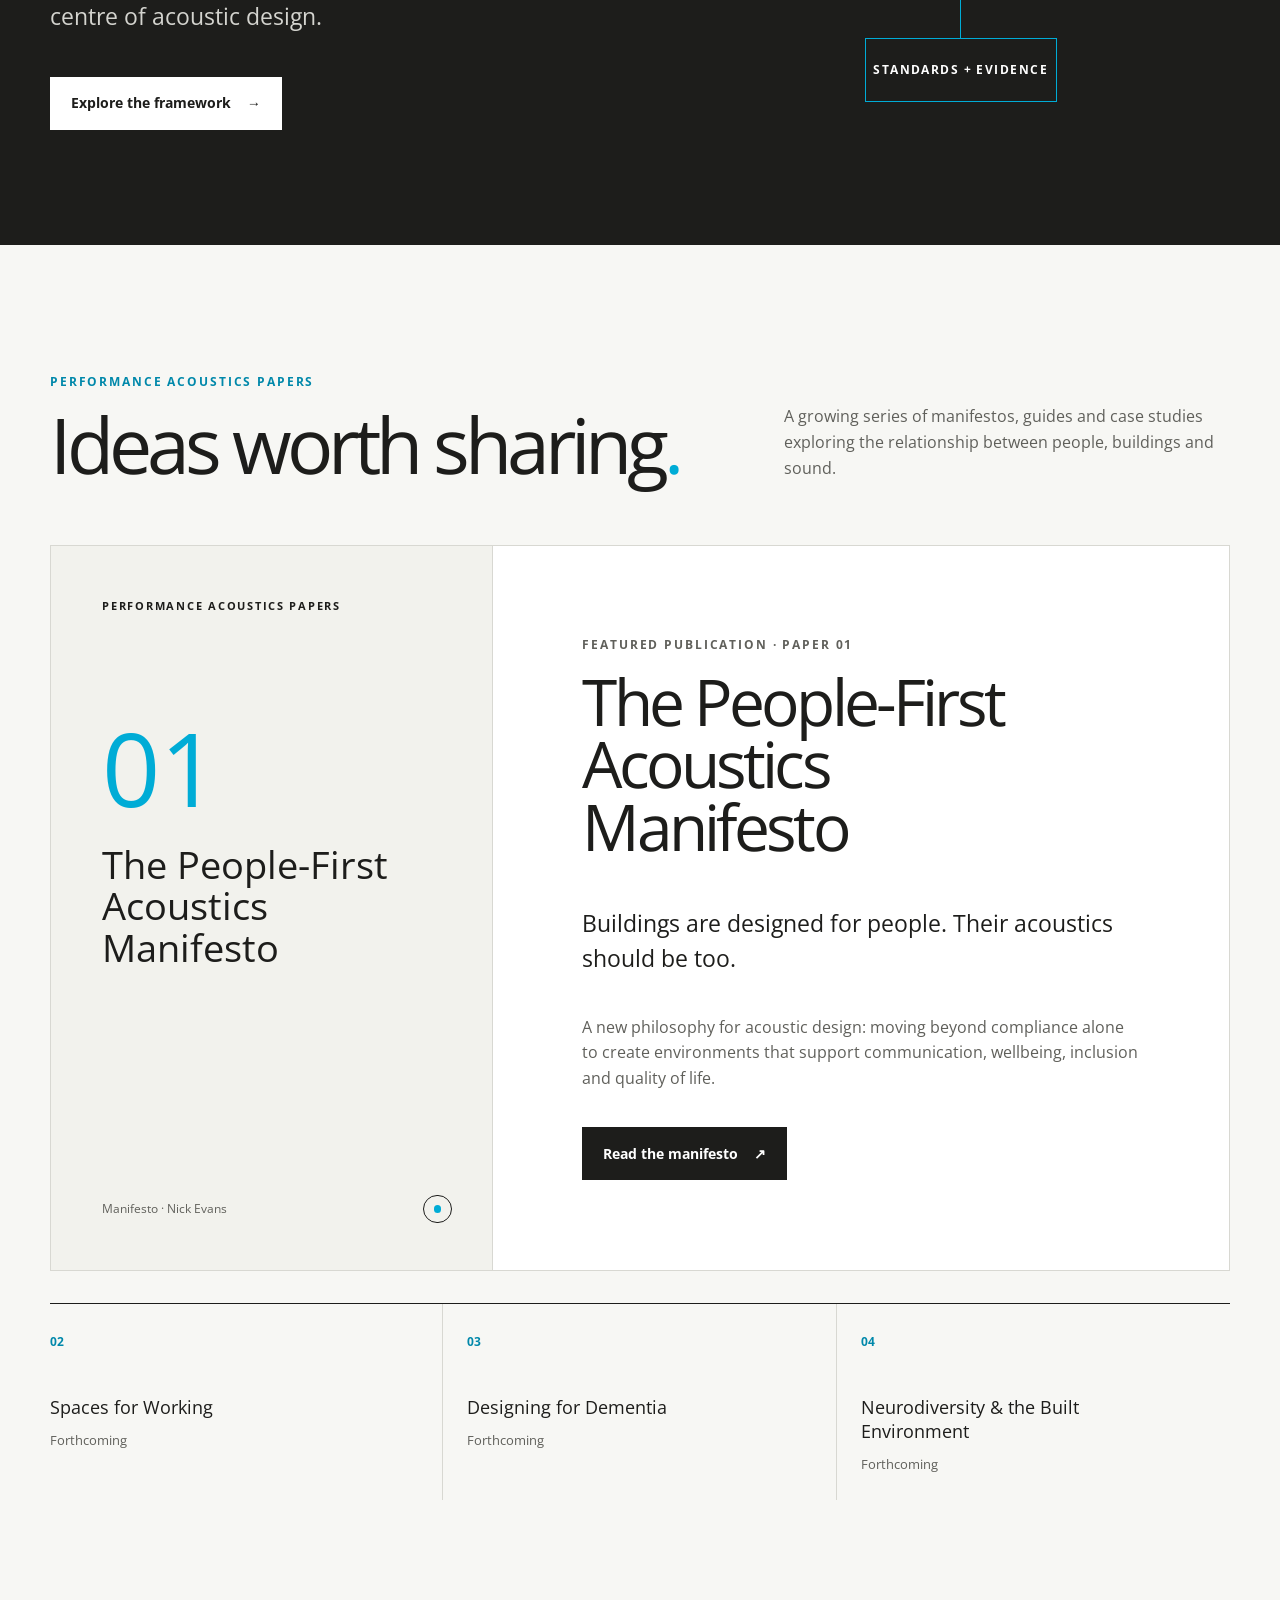
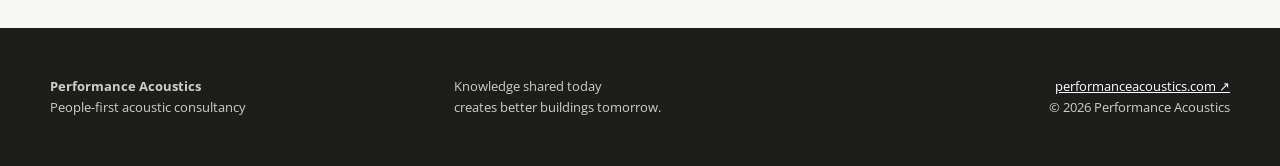
==== commit 82d2793c: "Use official Performance Acoustics logo" ====
--- a/index.html
+++ b/index.html
@@ -15,8 +15,7 @@
   <a class="skip-link" href="#main">Skip to content</a>
   <header class="site-header">
     <a class="brand" href="/" aria-label="Performance Acoustics Knowledge Centre home">
-      <span class="brand-symbol" aria-hidden="true"><i></i></span>
-      <span><strong>Performance</strong> Acoustics</span>
+      <img src="assets/performance-acoustics-logo.png" alt="Performance Acoustics">
     </a>
     <nav aria-label="Primary navigation">
       <a href="framework/">Framework</a>
--- a/styles.css
+++ b/styles.css
@@ -24,11 +24,8 @@
 .lead { font-size: clamp(1.15rem, 2vw, 1.45rem); line-height: 1.5; }
 
 .site-header { display: flex; align-items: center; justify-content: space-between; gap: 2rem; min-height: 78px; padding: 0 max(1.5rem, calc((100vw - var(--max)) / 2)); background: var(--white); border-bottom: 1px solid var(--line); }
-.brand { display: inline-flex; align-items: center; gap: .75rem; font-size: .95rem; letter-spacing: .01em; text-decoration: none; }
-.brand-symbol { position: relative; display: block; width: 2.35rem; height: 2.35rem; border: 2px solid var(--ink); border-radius: 50%; }
-.brand-symbol::before, .brand-symbol::after { content: ""; position: absolute; border: 1px solid var(--ink); border-radius: 50%; inset: 5px; }
-.brand-symbol::after { inset: 10px; background: var(--cyan); border: 0; }
-.brand-symbol i { position: absolute; left: 50%; top: -4px; bottom: -4px; width: 9px; background: var(--white); transform: translateX(-50%); }
+.brand { display: inline-flex; align-items: center; text-decoration: none; }
+.brand img { display: block; width: auto; height: 50px; }
 .site-header nav { display: flex; align-items: center; gap: 2rem; font-size: .84rem; font-weight: 600; }
 .site-header nav a { text-decoration: none; }
 .site-header nav a:hover { color: var(--cyan-dark); }
@@ -150,6 +147,7 @@
 @media (max-width: 560px) {
   .wrap { width: min(calc(100% - 2rem), var(--max)); }
   .site-header nav { flex-wrap: wrap; }.external-link { width: 100%; margin-left: 0; padding: .75rem 0 0; border-left: 0; border-top: 1px solid var(--line); }
+  .brand img { height: 45px; }
   .home-hero h1 { font-size: 3.7rem; }
   .coming-row, .footer-grid, .principles-grid, .process-list, .questions { grid-template-columns: 1fr; }
   .coming-row article { min-height: auto; padding: 1.5rem 0; border-right: 0; border-bottom: 1px solid var(--line); }.coming-row article + article { padding-left: 0; }
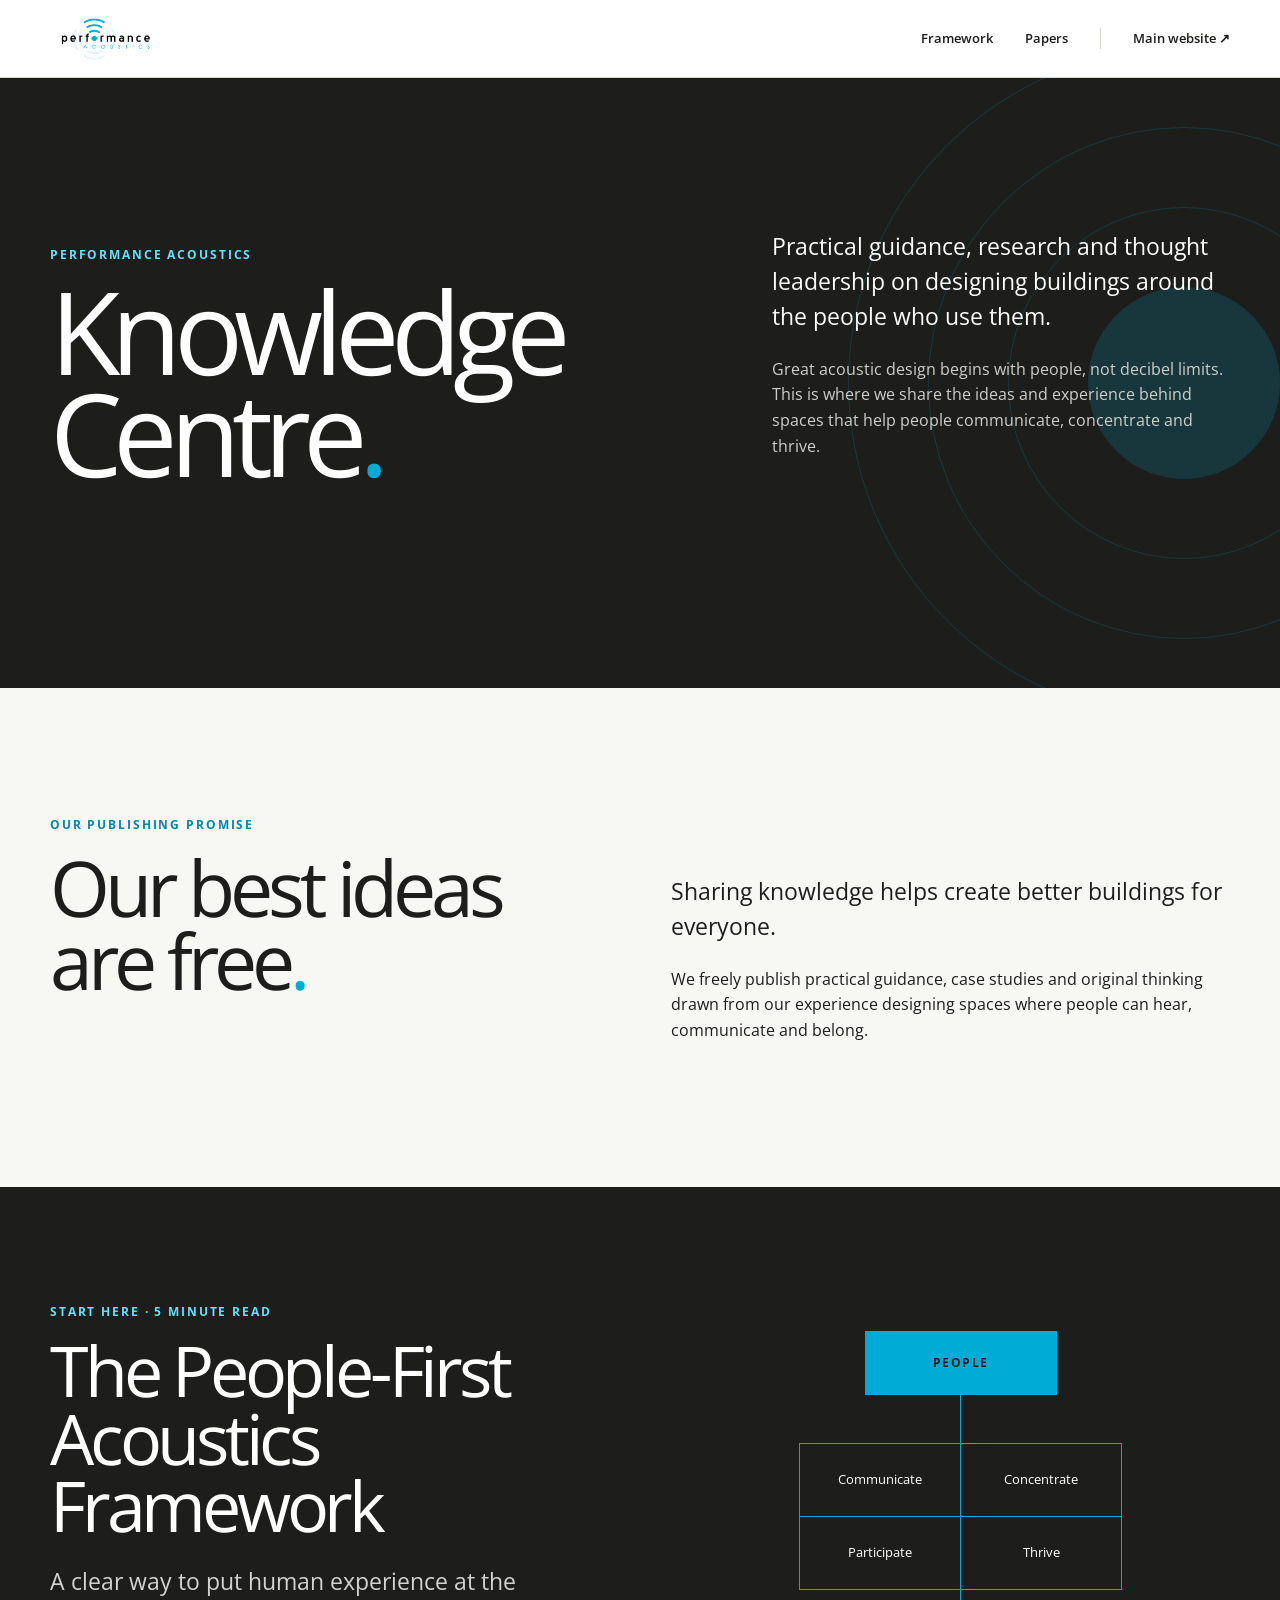
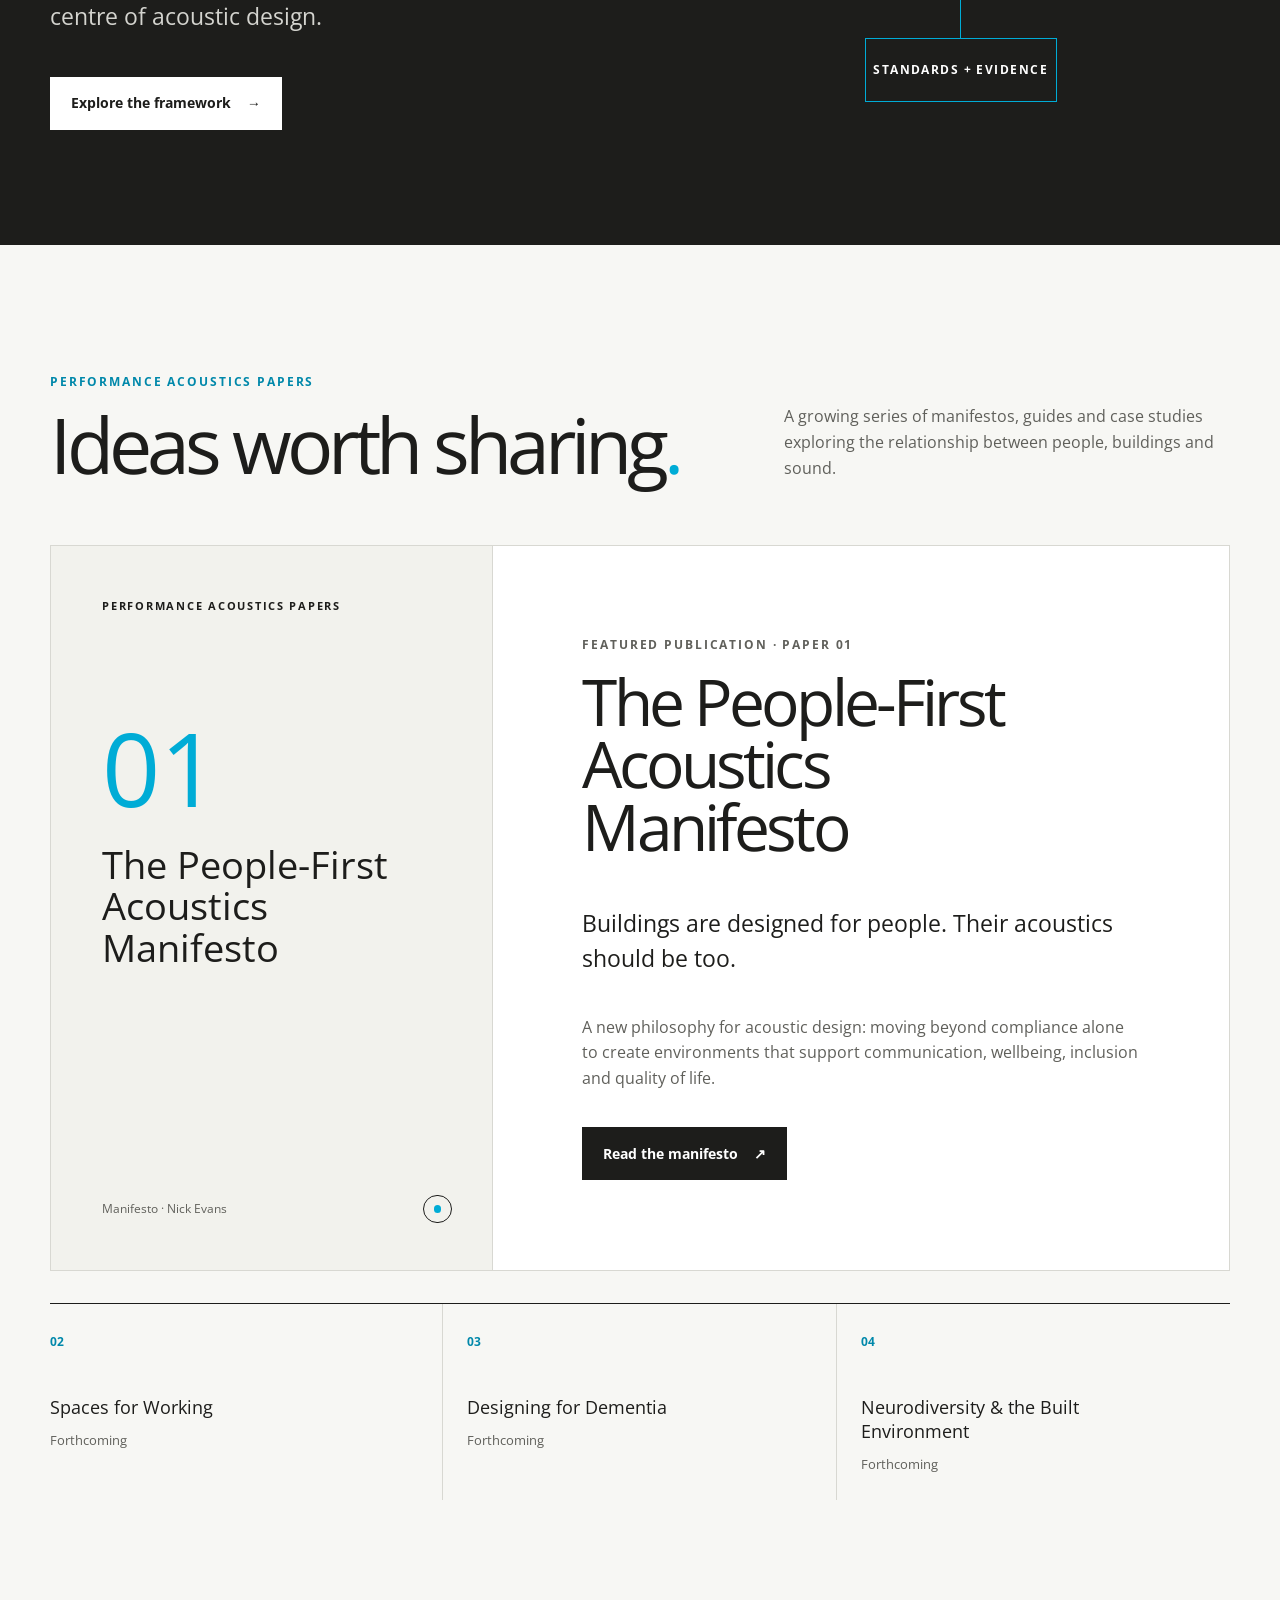
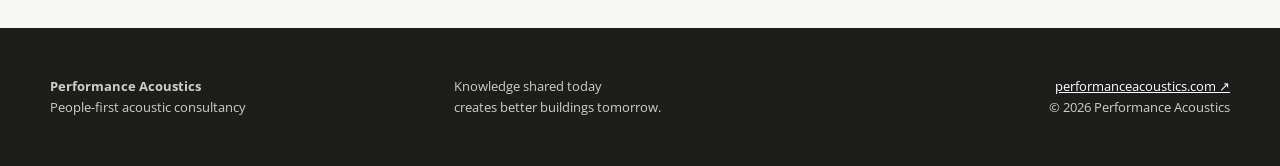
==== commit 6bc0412c: "Refresh corrected logo on Knowledge Centre" ====
--- a/index.html
+++ b/index.html
@@ -15,7 +15,7 @@
   <a class="skip-link" href="#main">Skip to content</a>
   <header class="site-header">
     <a class="brand" href="/" aria-label="Performance Acoustics Knowledge Centre home">
-      <img src="assets/performance-acoustics-logo.png" alt="Performance Acoustics">
+      <img src="assets/performance-acoustics-logo.png?v=2" alt="Performance Acoustics">
     </a>
     <nav aria-label="Primary navigation">
       <a href="framework/">Framework</a>
--- a/styles.css
+++ b/styles.css
@@ -25,7 +25,7 @@
 
 .site-header { display: flex; align-items: center; justify-content: space-between; gap: 2rem; min-height: 78px; padding: 0 max(1.5rem, calc((100vw - var(--max)) / 2)); background: var(--white); border-bottom: 1px solid var(--line); }
 .brand { display: inline-flex; align-items: center; text-decoration: none; }
-.brand img { display: block; width: auto; height: 50px; }
+.brand img { display: block; width: auto; height: 60px; }
 .site-header nav { display: flex; align-items: center; gap: 2rem; font-size: .84rem; font-weight: 600; }
 .site-header nav a { text-decoration: none; }
 .site-header nav a:hover { color: var(--cyan-dark); }
@@ -147,7 +147,7 @@
 @media (max-width: 560px) {
   .wrap { width: min(calc(100% - 2rem), var(--max)); }
   .site-header nav { flex-wrap: wrap; }.external-link { width: 100%; margin-left: 0; padding: .75rem 0 0; border-left: 0; border-top: 1px solid var(--line); }
-  .brand img { height: 45px; }
+  .brand img { height: 52px; }
   .home-hero h1 { font-size: 3.7rem; }
   .coming-row, .footer-grid, .principles-grid, .process-list, .questions { grid-template-columns: 1fr; }
   .coming-row article { min-height: auto; padding: 1.5rem 0; border-right: 0; border-bottom: 1px solid var(--line); }.coming-row article + article { padding-left: 0; }
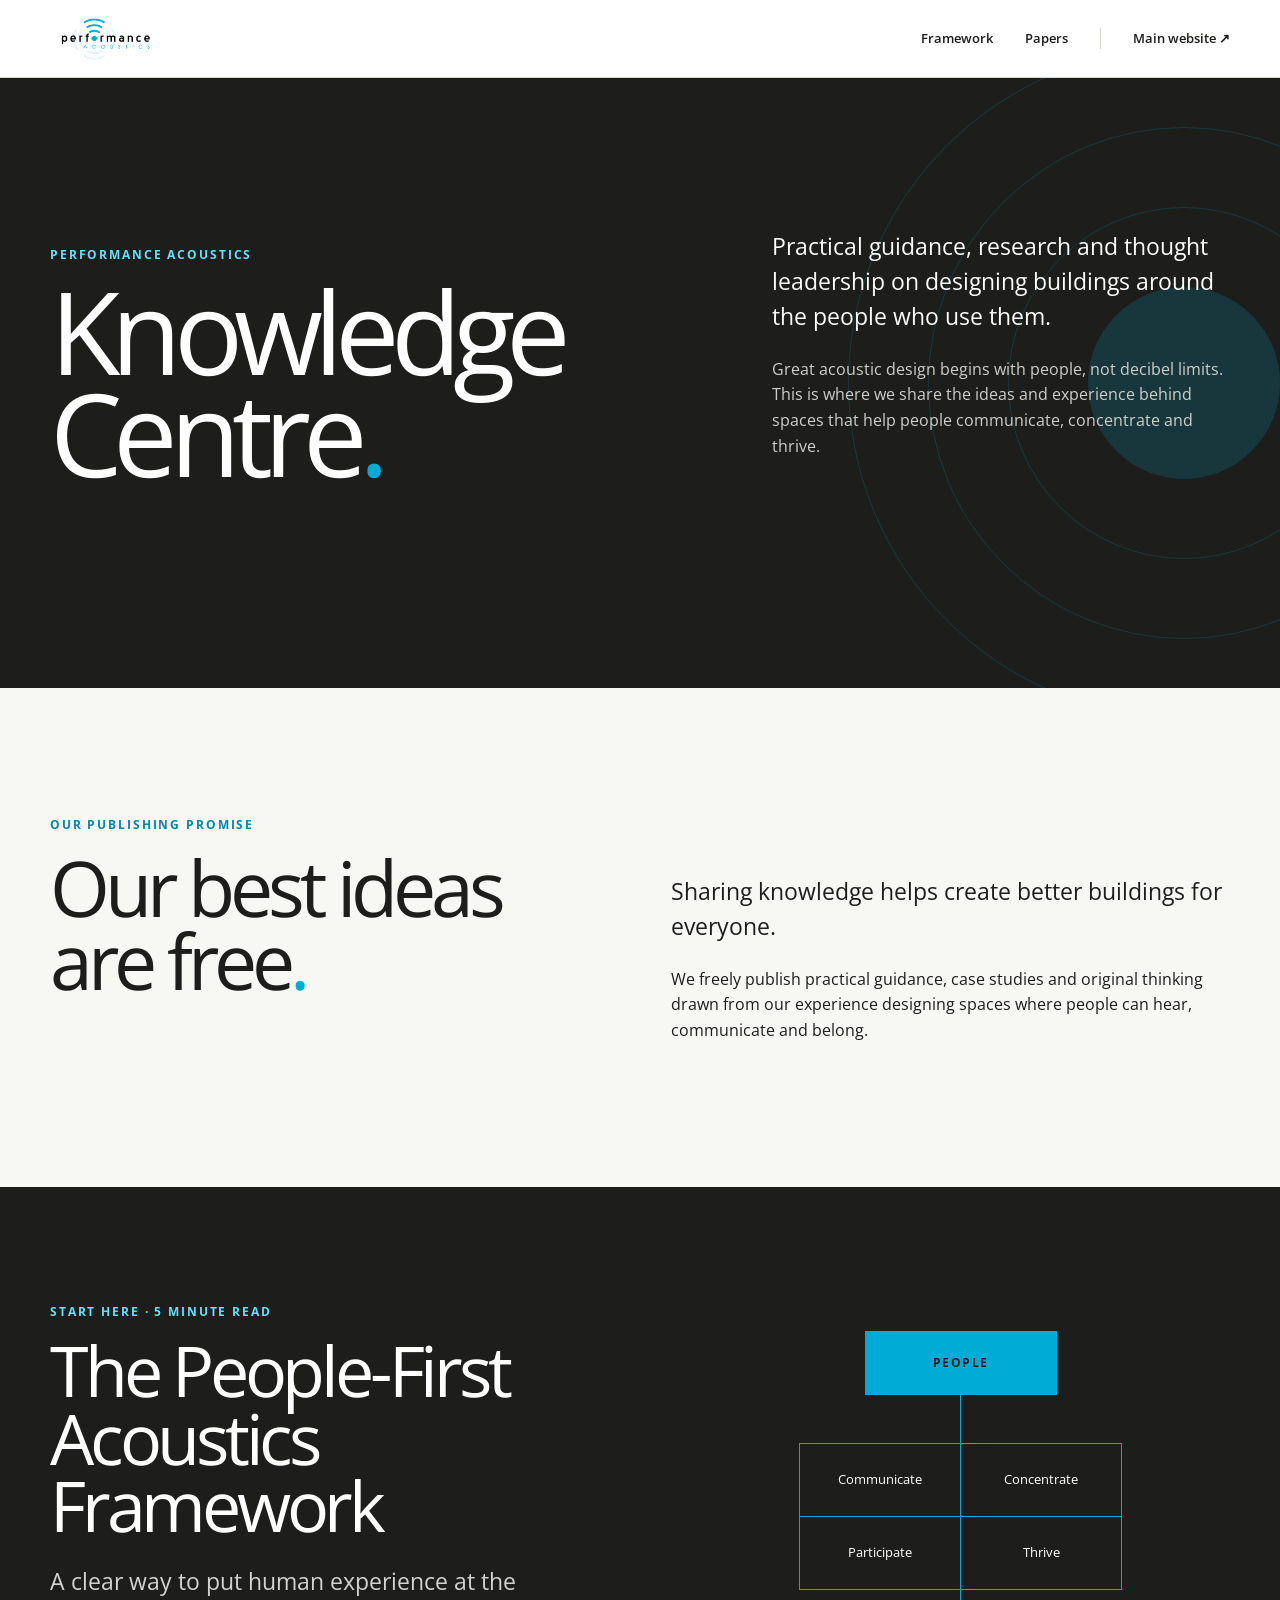
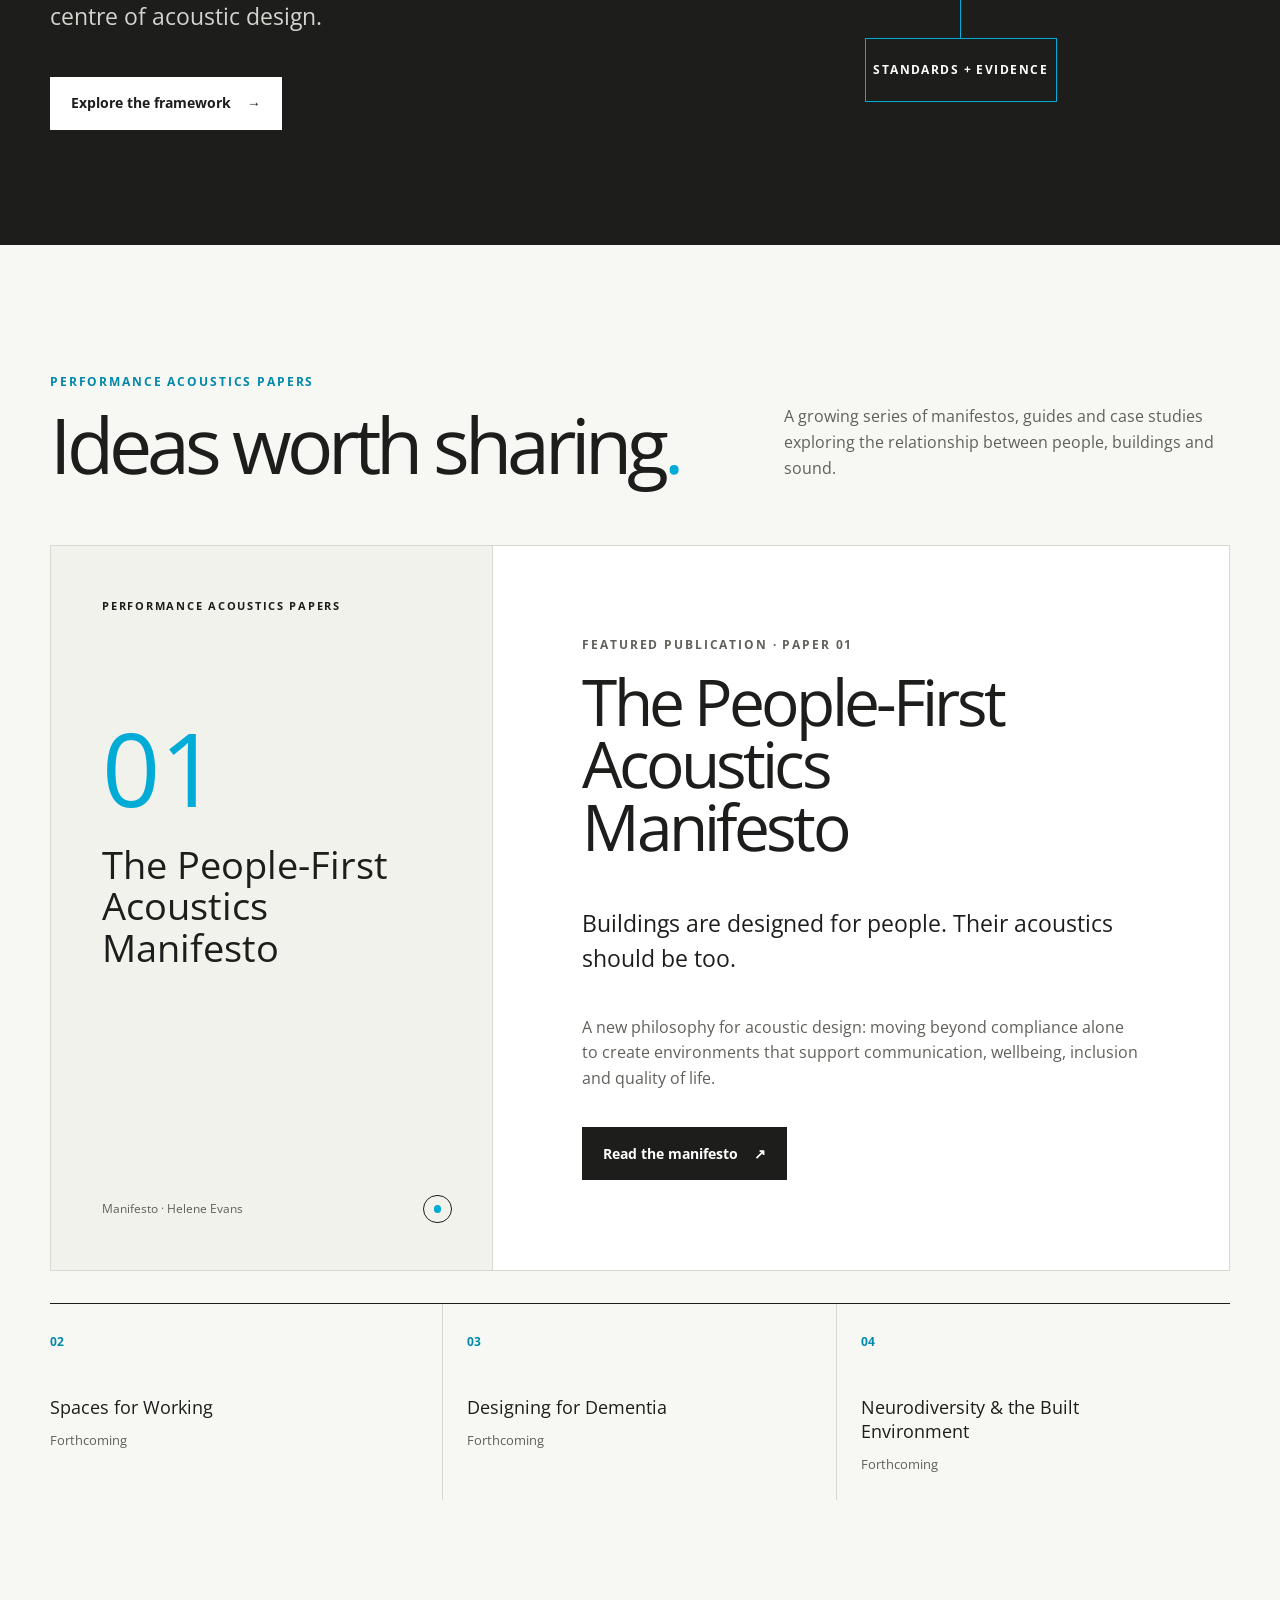
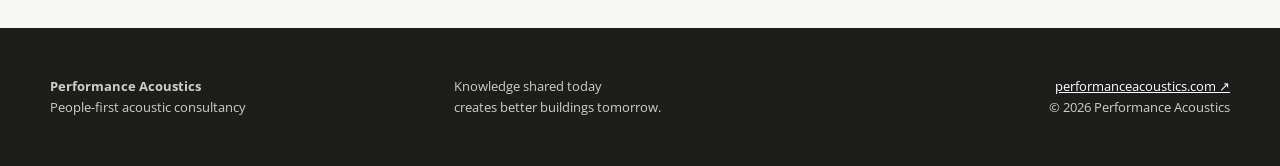
==== commit f0dcd4e0: "Update index.html Change author from Nick to Helene" ====
--- a/index.html
+++ b/index.html
@@ -82,7 +82,7 @@
           <div class="paper-series">Performance Acoustics Papers</div>
           <div class="paper-number">01</div>
           <div class="paper-cover-title">The People-First<br>Acoustics Manifesto</div>
-          <div class="paper-cover-meta">Manifesto · Nick Evans</div>
+          <div class="paper-cover-meta">Manifesto · Helene Evans</div>
           <div class="publisher-mark"><i></i></div>
         </div>
         <div class="paper-copy">
